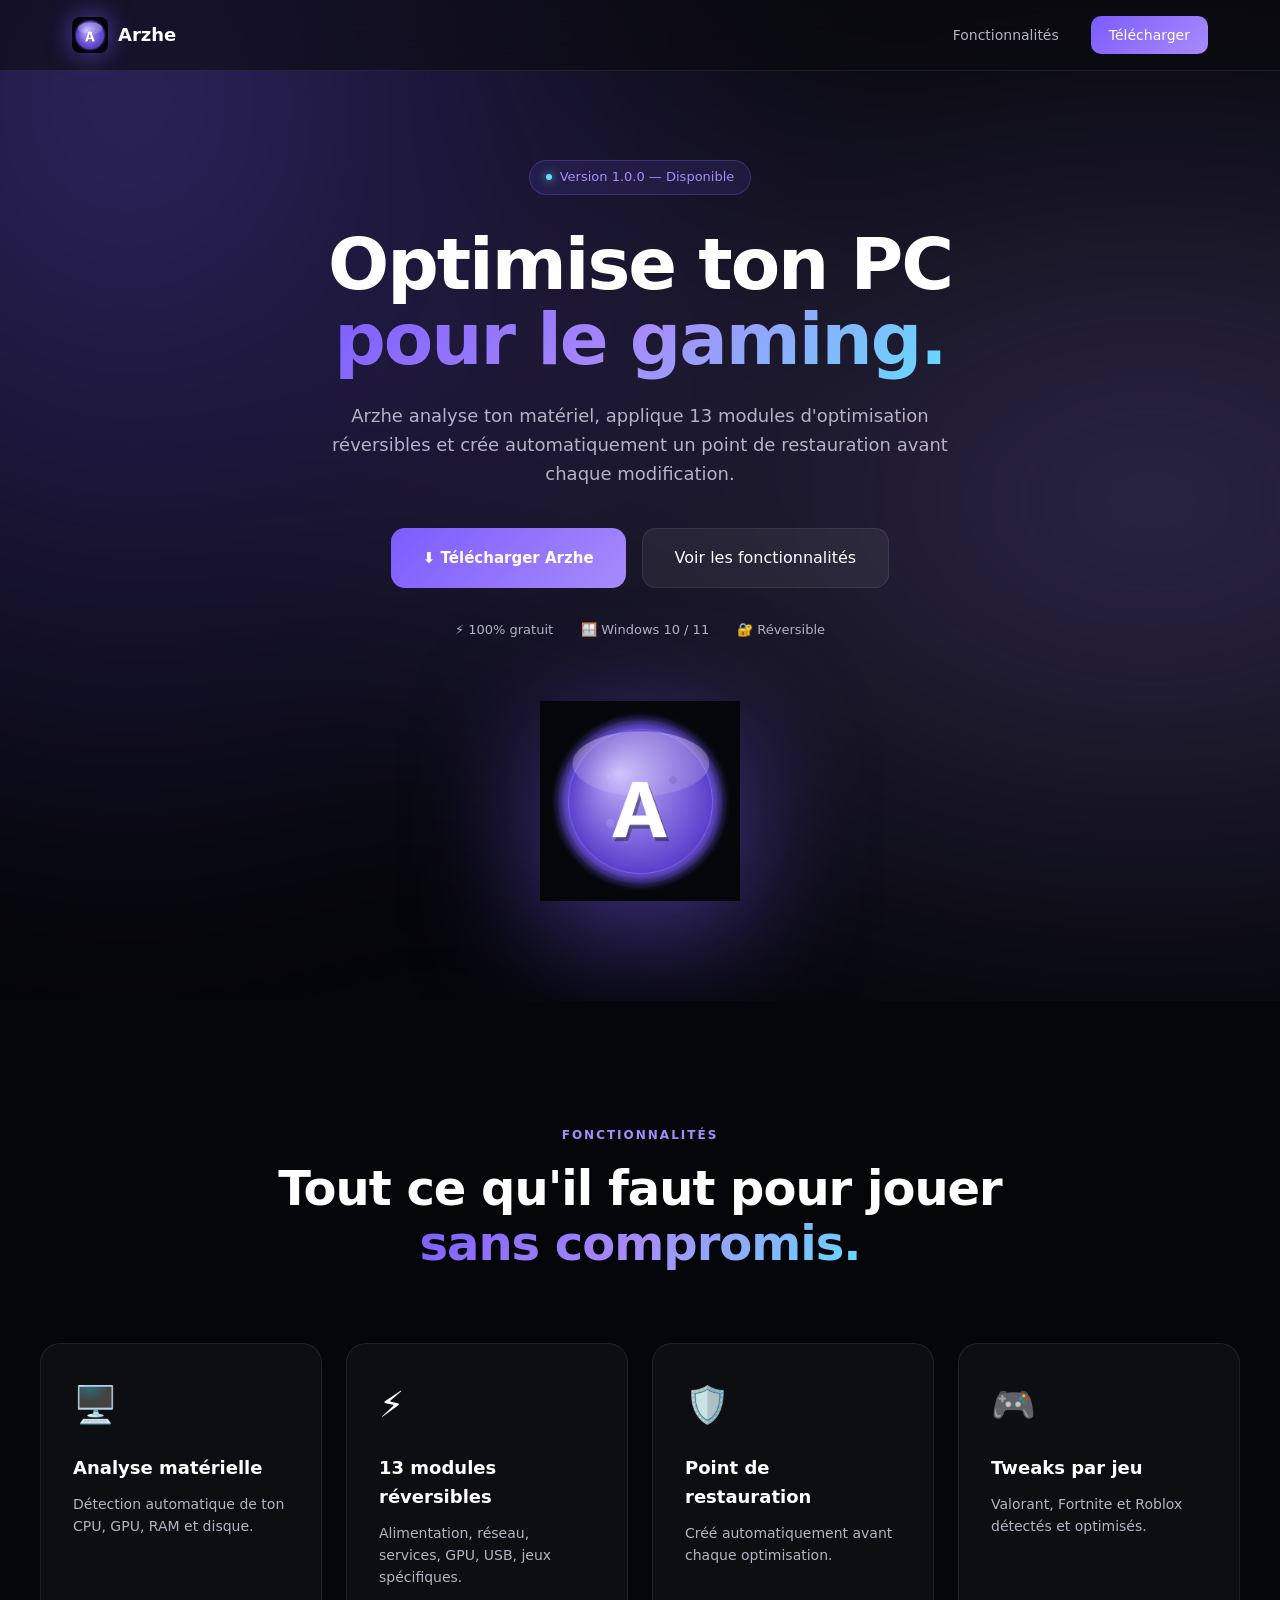
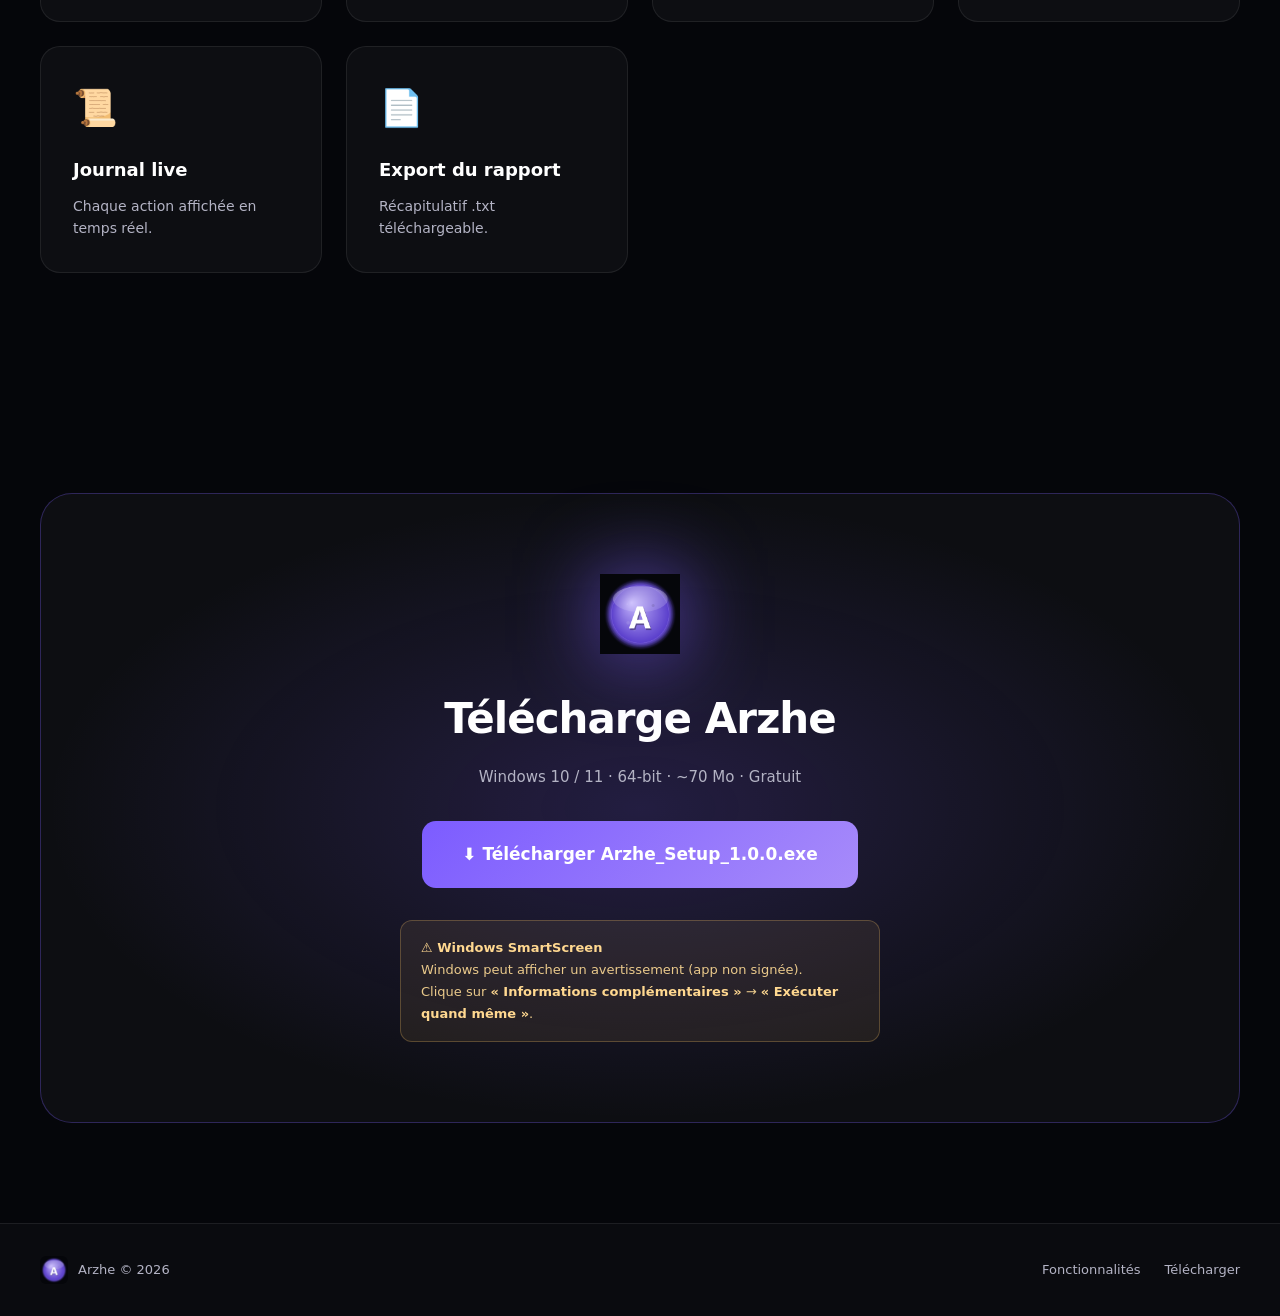
==== website/index.html @ 8cd94302 "Ajout des fichiers du site vitrine" ====
<!DOCTYPE html>
<html lang="fr">
<head>
<meta charset="UTF-8">
<meta name="viewport" content="width=device-width, initial-scale=1.0">
<title>Arzhe — Optimiseur Gaming Premium</title>
<link rel="icon" type="image/png" href="assets/logo.png">
<link rel="stylesheet" href="style.css">
</head>
<body>

<nav class="nav">
  <div class="nav-inner">
    <a href="#" class="nav-logo">
      <img src="assets/logo.png" alt="Arzhe" width="36" height="36">
      <span>Arzhe</span>
    </a>
    <div class="nav-links">
      <a href="#features">Fonctionnalités</a>
      <a href="#download" class="btn-nav">Télécharger</a>
    </div>
  </div>
</nav>

<header class="hero">
  <div class="hero-aurora"></div>
  <div class="hero-inner">
    <div class="hero-badge">
      <span class="badge-dot"></span>
      Version 1.0.0 — Disponible
    </div>
    <h1 class="hero-title">
      Optimise ton PC<br>
      <span class="hero-gradient">pour le gaming.</span>
    </h1>
    <p class="hero-subtitle">
      Arzhe analyse ton matériel, applique 13 modules d'optimisation réversibles
      et crée automatiquement un point de restauration avant chaque modification.
    </p>
    <div class="hero-cta">
      <a href="#download" class="btn-primary">⬇ Télécharger Arzhe</a>
      <a href="#features" class="btn-secondary">Voir les fonctionnalités</a>
    </div>
    <div class="hero-meta">
      <span>⚡ 100% gratuit</span>
      <span>🪟 Windows 10 / 11</span>
      <span>🔐 Réversible</span>
    </div>
    <div class="hero-logo">
      <img src="assets/logo.png" alt="Logo Arzhe" width="200" height="200">
    </div>
  </div>
</header>

<section id="features" class="section">
  <div class="container">
    <div class="section-header">
      <span class="section-tag">Fonctionnalités</span>
      <h2>Tout ce qu'il faut pour jouer<br><span class="hero-gradient">sans compromis.</span></h2>
    </div>
    <div class="features-grid">
      <div class="feature-card"><div class="feature-icon">🖥️</div><h3>Analyse matérielle</h3><p>Détection automatique de ton CPU, GPU, RAM et disque.</p></div>
      <div class="feature-card"><div class="feature-icon">⚡</div><h3>13 modules réversibles</h3><p>Alimentation, réseau, services, GPU, USB, jeux spécifiques.</p></div>
      <div class="feature-card"><div class="feature-icon">🛡️</div><h3>Point de restauration</h3><p>Créé automatiquement avant chaque optimisation.</p></div>
      <div class="feature-card"><div class="feature-icon">🎮</div><h3>Tweaks par jeu</h3><p>Valorant, Fortnite et Roblox détectés et optimisés.</p></div>
      <div class="feature-card"><div class="feature-icon">📜</div><h3>Journal live</h3><p>Chaque action affichée en temps réel.</p></div>
      <div class="feature-card"><div class="feature-icon">📄</div><h3>Export du rapport</h3><p>Récapitulatif .txt téléchargeable.</p></div>
    </div>
  </div>
</section>

<section id="download" class="section section-download">
  <div class="container">
    <div class="download-card">
      <img src="assets/logo.png" alt="Arzhe" width="80" height="80" class="download-logo">
      <h2>Télécharge Arzhe</h2>
      <p>Windows 10 / 11 · 64-bit · ~70 Mo · Gratuit</p>
      <a href="download/Arzhe_Setup_1.0.0.exe" class="btn-primary btn-large" download>
        ⬇ Télécharger Arzhe_Setup_1.0.0.exe
      </a>
      <div class="download-note">
        <strong>⚠️ Windows SmartScreen</strong><br>
        Windows peut afficher un avertissement (app non signée).<br>
        Clique sur <strong>« Informations complémentaires »</strong> → <strong>« Exécuter quand même »</strong>.
      </div>
    </div>
  </div>
</section>

<footer class="footer">
  <div class="container footer-inner">
    <div class="footer-left">
      <img src="assets/logo.png" alt="Arzhe" width="28" height="28">
      <span>Arzhe © 2026</span>
    </div>
    <div class="footer-right">
      <a href="#features">Fonctionnalités</a>
      <a href="#download">Télécharger</a>
    </div>
  </div>
</footer>

</body>
</html>
---- website/style.css ----
* { margin: 0; padding: 0; box-sizing: border-box; }
:root {
  --bg: #05060A;
  --text: #FFFFFF;
  --text-dim: #B3B3C4;
  --accent-1: #7C5CFF;
  --accent-2: #A78BFA;
  --cyan: #64DCFF;
  --border: rgba(255,255,255,0.08);
  --card: rgba(255,255,255,0.035);
}
html { scroll-behavior: smooth; }
body {
  font-family: 'Segoe UI Variable', 'Segoe UI', system-ui, sans-serif;
  background: var(--bg);
  color: var(--text);
  line-height: 1.6;
  overflow-x: hidden;
}
.nav { position: fixed; top: 0; left: 0; right: 0; z-index: 100;
  backdrop-filter: blur(20px); background: rgba(10,11,15,0.6);
  border-bottom: 1px solid var(--border); }
.nav-inner { max-width: 1200px; margin: 0 auto; padding: 16px 32px;
  display: flex; justify-content: space-between; align-items: center; }
.nav-logo { display: flex; align-items: center; gap: 10px;
  text-decoration: none; color: white; font-weight: 700; font-size: 18px; }
.nav-logo img { border-radius: 8px; filter: drop-shadow(0 0 12px rgba(124,92,255,0.6)); }
.nav-links { display: flex; gap: 32px; align-items: center; }
.nav-links a { color: var(--text-dim); text-decoration: none; font-size: 14px; font-weight: 500; }
.nav-links a:hover { color: white; }
.btn-nav { background: linear-gradient(135deg, var(--accent-1), var(--accent-2));
  color: white !important; padding: 8px 18px; border-radius: 10px; font-weight: 600; }
.hero { position: relative; padding: 160px 32px 100px;
  min-height: 100vh; display: flex; align-items: center; overflow: hidden; }
.hero-aurora { position: absolute; inset: -50%;
  background: radial-gradient(ellipse 40% 60% at 30% 30%, rgba(124,92,255,0.35), transparent 70%),
              radial-gradient(ellipse 50% 40% at 70% 50%, rgba(167,139,250,0.25), transparent 70%);
  filter: blur(80px); animation: aurora 20s ease-in-out infinite alternate; }
@keyframes aurora { 0% { transform: translate(0,0) scale(1); } 100% { transform: translate(3%,-2%) scale(1.15); } }
.hero-inner { position: relative; z-index: 1; max-width: 1200px; margin: 0 auto; text-align: center; }
.hero-badge { display: inline-flex; align-items: center; gap: 8px;
  padding: 6px 16px; background: rgba(124,92,255,0.12);
  border: 1px solid rgba(124,92,255,0.3); border-radius: 100px;
  font-size: 13px; color: var(--accent-2); margin-bottom: 32px; }
.badge-dot { width: 6px; height: 6px; background: var(--cyan); border-radius: 50%;
  box-shadow: 0 0 10px var(--cyan); animation: pulse-dot 2s ease-in-out infinite; }
@keyframes pulse-dot { 50% { opacity: 0.6; transform: scale(1.3); } }
.hero-title { font-size: clamp(40px, 6vw, 72px); font-weight: 800;
  line-height: 1.05; letter-spacing: -2px; margin-bottom: 24px; }
.hero-gradient { background: linear-gradient(135deg, var(--accent-1), var(--accent-2), var(--cyan));
  -webkit-background-clip: text; -webkit-text-fill-color: transparent; background-clip: text; }
.hero-subtitle { font-size: 18px; color: var(--text-dim); max-width: 640px; margin: 0 auto 40px; }
.hero-cta { display: flex; gap: 16px; justify-content: center; flex-wrap: wrap; margin-bottom: 32px; }
.btn-primary { display: inline-flex; align-items: center; gap: 10px;
  padding: 16px 32px; background: linear-gradient(135deg, var(--accent-1), var(--accent-2));
  color: white; text-decoration: none; border-radius: 14px; font-weight: 600; font-size: 15px;
  transition: transform 0.25s, box-shadow 0.25s; }
.btn-primary:hover { transform: translateY(-2px); box-shadow: 0 20px 40px rgba(124,92,255,0.45); }
.btn-secondary { display: inline-flex; align-items: center; gap: 10px;
  padding: 16px 32px; background: rgba(255,255,255,0.06); color: white;
  text-decoration: none; border-radius: 14px; font-weight: 500;
  border: 1px solid var(--border); }
.btn-secondary:hover { background: rgba(255,255,255,0.1); }
.btn-large { padding: 20px 40px; font-size: 17px; }
.hero-meta { display: flex; gap: 28px; justify-content: center; flex-wrap: wrap;
  font-size: 13px; color: var(--text-dim); margin-bottom: 60px; }
.hero-logo { display: flex; justify-content: center; animation: float 6s ease-in-out infinite; }
.hero-logo img { filter: drop-shadow(0 30px 60px rgba(124,92,255,0.5)); }
@keyframes float { 50% { transform: translateY(-14px); } }
.section { padding: 120px 32px; }
.container { max-width: 1200px; margin: 0 auto; }
.section-header { text-align: center; margin-bottom: 72px; }
.section-tag { display: inline-block; font-size: 12px; font-weight: 700;
  letter-spacing: 2px; text-transform: uppercase; color: var(--accent-2); margin-bottom: 16px; }
.section-header h2 { font-size: clamp(32px, 4vw, 48px); font-weight: 800;
  line-height: 1.15; letter-spacing: -1px; margin-bottom: 16px; }
.features-grid { display: grid; grid-template-columns: repeat(auto-fit, minmax(280px, 1fr)); gap: 24px; }
.feature-card { padding: 32px; background: var(--card); border: 1px solid var(--border);
  border-radius: 20px; transition: transform 0.3s, border-color 0.3s, box-shadow 0.3s; }
.feature-card:hover { transform: translateY(-4px);
  border-color: rgba(124,92,255,0.4); box-shadow: 0 20px 40px rgba(124,92,255,0.15); }
.feature-icon { font-size: 36px; margin-bottom: 20px; display: block; }
.feature-card h3 { font-size: 18px; font-weight: 700; margin-bottom: 10px; }
.feature-card p { color: var(--text-dim); font-size: 14px; }
.section-download { padding: 100px 32px; }
.download-card { text-align: center; padding: 80px 40px;
  background: radial-gradient(ellipse at center, rgba(124,92,255,0.2), transparent 70%), var(--card);
  border: 1px solid rgba(124,92,255,0.3); border-radius: 32px; }
.download-logo { margin-bottom: 24px; filter: drop-shadow(0 0 40px rgba(124,92,255,0.7));
  animation: float 6s ease-in-out infinite; }
.download-card h2 { font-size: clamp(28px, 4vw, 42px); font-weight: 800;
  margin-bottom: 12px; letter-spacing: -1px; }
.download-card > p { color: var(--text-dim); margin-bottom: 32px; font-size: 15px; }
.download-note { max-width: 480px; margin: 32px auto 0; padding: 16px 20px;
  background: rgba(255,200,100,0.08); border: 1px solid rgba(255,200,100,0.25);
  border-radius: 12px; font-size: 13px; color: rgba(255,220,150,0.9);
  text-align: left; line-height: 1.7; }
.download-note strong { color: #FFD890; }
.footer { border-top: 1px solid var(--border); padding: 32px; background: #0A0B0F; }
.footer-inner { display: flex; justify-content: space-between; align-items: center;
  flex-wrap: wrap; gap: 16px; }
.footer-left { display: flex; align-items: center; gap: 10px;
  color: var(--text-dim); font-size: 13px; }
.footer-left img { border-radius: 6px; }
.footer-right { display: flex; gap: 24px; }
.footer-right a { color: var(--text-dim); text-decoration: none; font-size: 13px; }
.footer-right a:hover { color: white; }
@media (max-width: 768px) {
  .nav-links { display: none; }
  .hero { padding: 120px 20px 60px; }
  .hero-title { font-size: 40px; }
  .hero-cta { flex-direction: column; align-items: stretch; }
  .section { padding: 80px 20px; }
}
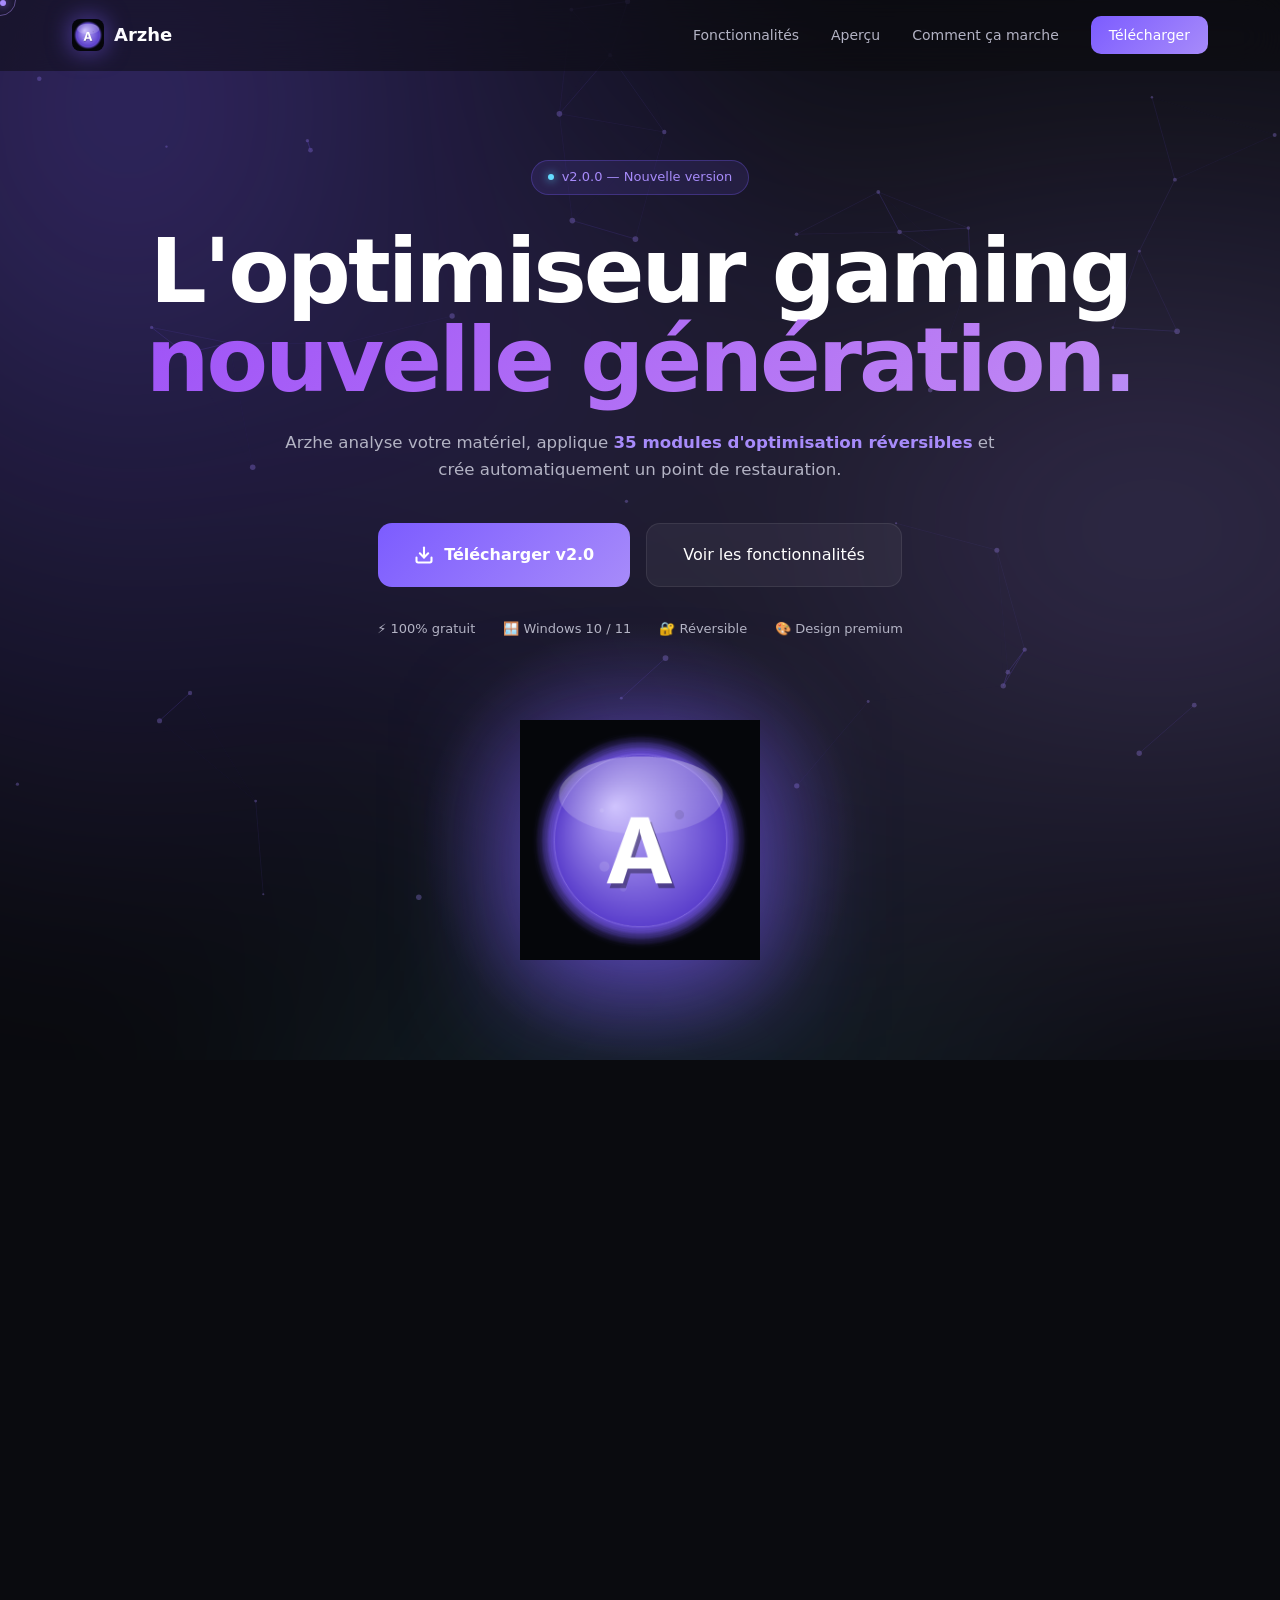
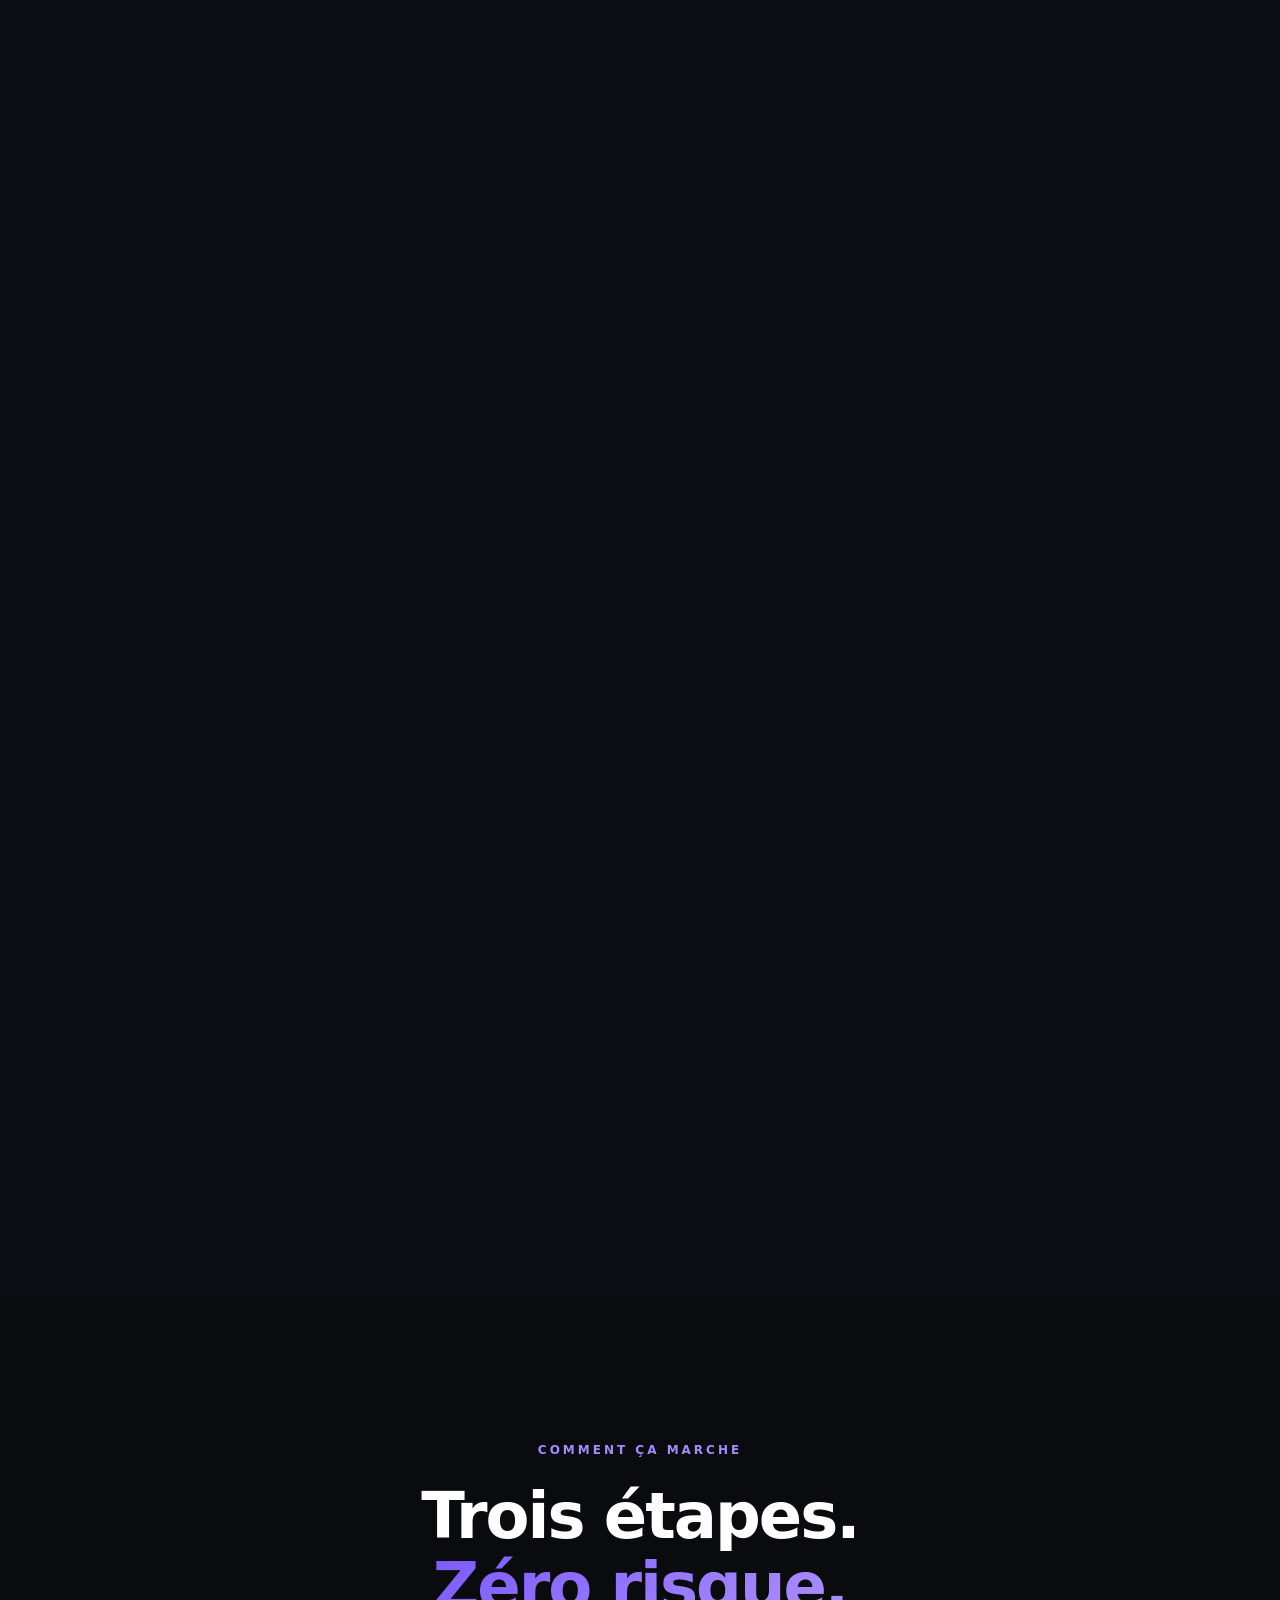
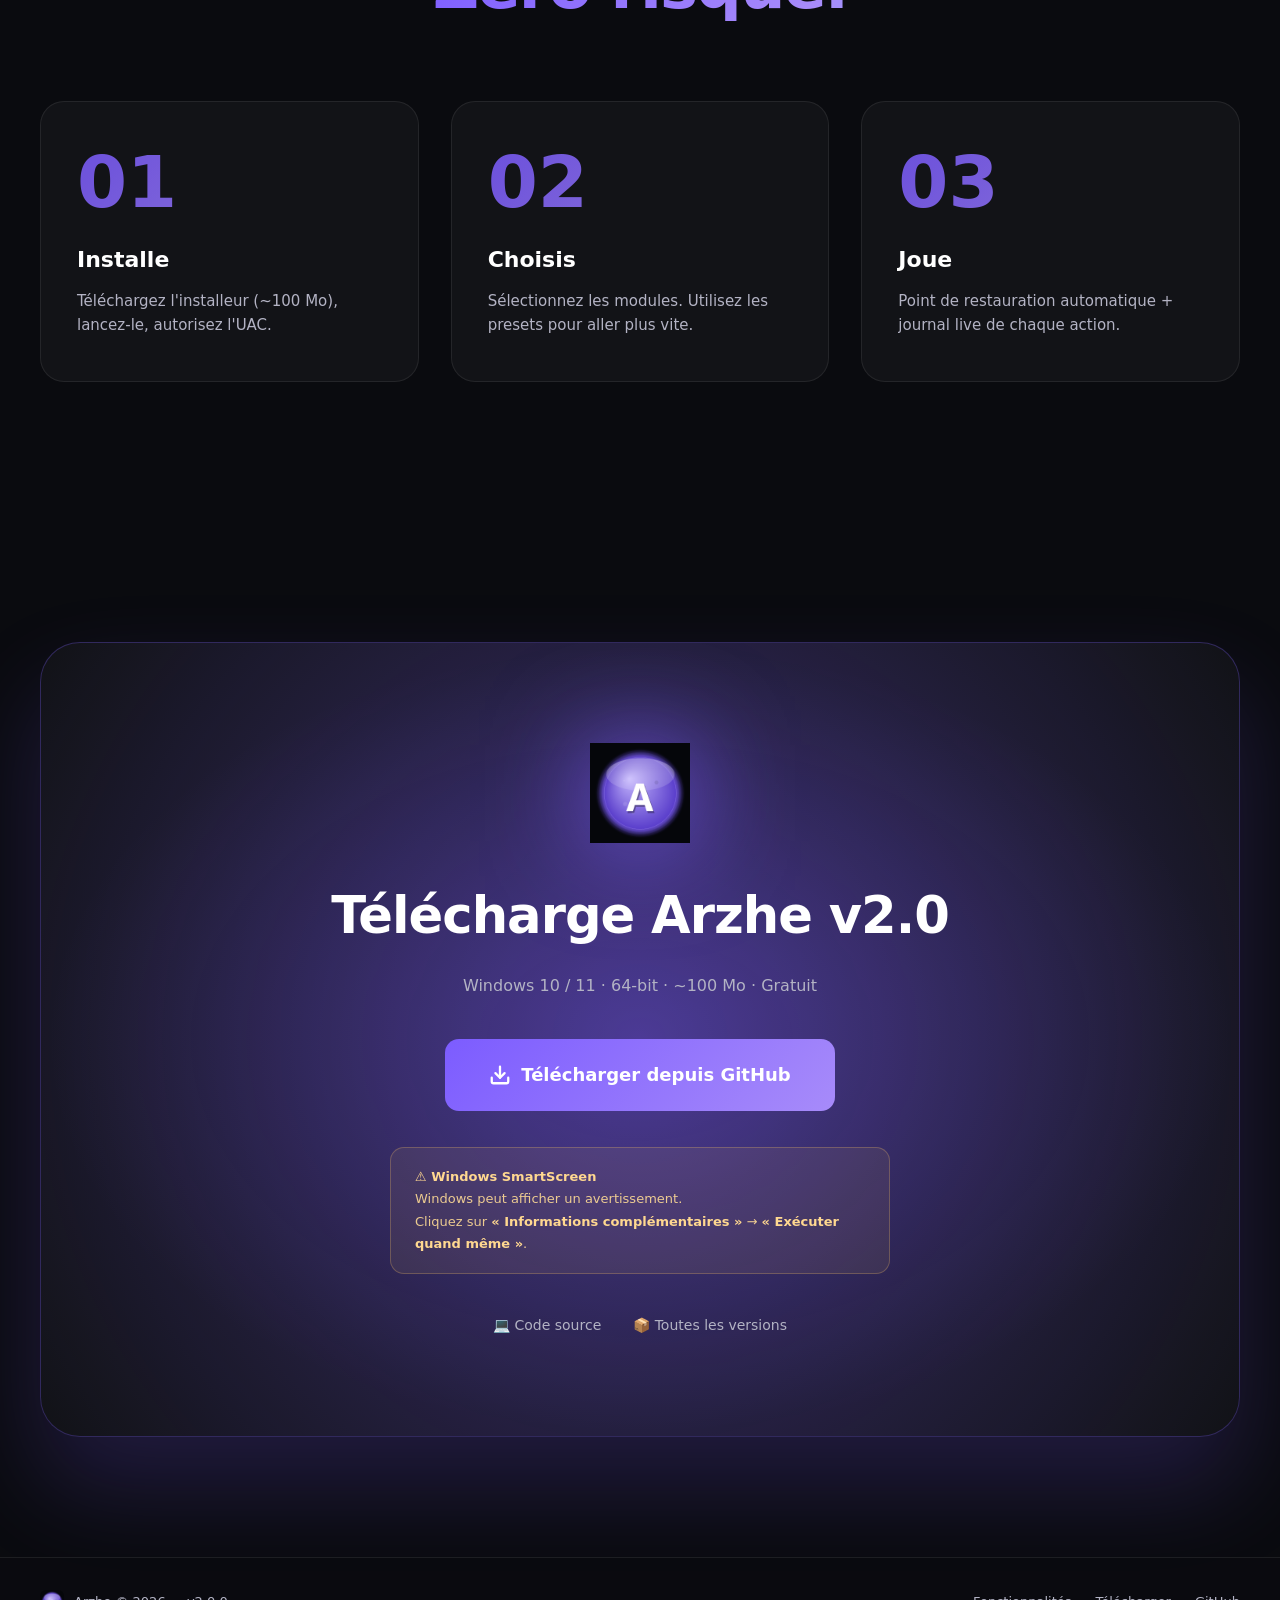
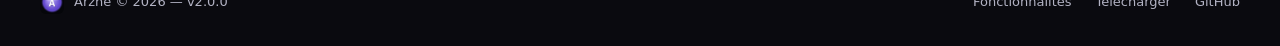
==== commit d04a581d: "v2.0.1 - Nouveau logo 'A' style Apple (sombre + clair) + mise a jour du site" ====
--- a/website/index.html
+++ b/website/index.html
@@ -1,104 +1,302 @@
-<!DOCTYPE html>
+﻿<!DOCTYPE html>
 <html lang="fr">
 <head>
 <meta charset="UTF-8">
 <meta name="viewport" content="width=device-width, initial-scale=1.0">
 <title>Arzhe — Optimiseur Gaming Premium</title>
+<meta name="description" content="Arzhe v2.0 — L'optimiseur gaming premium. 35 modules adaptatifs, design spectaculaire, zéro compromis.">
 <link rel="icon" type="image/png" href="assets/logo.png">
 <link rel="stylesheet" href="style.css">
 </head>
 <body>
 
-<nav class="nav">
+<!-- Curseur custom -->
+<div class="cursor" id="cursor"></div>
+<div class="cursor-dot" id="cursorDot"></div>
+
+<!-- Scroll progress -->
+<div class="scroll-progress" id="scrollProgress"></div>
+
+<!-- Canvas particules de fond -->
+<canvas class="bg-canvas" id="bgCanvas"></canvas>
+
+<!-- NAV -->
+<nav class="nav" id="nav">
   <div class="nav-inner">
     <a href="#" class="nav-logo">
-      <img src="assets/logo.png" alt="Arzhe" width="36" height="36">
+      <img src="assets/logo.png" alt="Arzhe" width="32" height="32">
       <span>Arzhe</span>
     </a>
     <div class="nav-links">
       <a href="#features">Fonctionnalités</a>
+      <a href="#showcase">Aperçu</a>
+      <a href="#how">Comment ça marche</a>
       <a href="#download" class="btn-nav">Télécharger</a>
     </div>
   </div>
 </nav>
 
-<header class="hero">
+<!-- HERO -->
+<header class="hero" id="hero">
   <div class="hero-aurora"></div>
-  <div class="hero-inner">
-    <div class="hero-badge">
+
+  <div class="hero-inner" data-parallax="0.3">
+    <div class="hero-badge reveal">
       <span class="badge-dot"></span>
-      Version 1.0.0 — Disponible
-    </div>
-    <h1 class="hero-title">
-      Optimise ton PC<br>
-      <span class="hero-gradient">pour le gaming.</span>
+      v2.0.0 — Nouvelle version
+    </div>
+
+    <h1 class="hero-title reveal">
+      L'optimiseur gaming<br>
+      <span class="hero-gradient" id="heroGradient">nouvelle génération.</span>
     </h1>
-    <p class="hero-subtitle">
-      Arzhe analyse ton matériel, applique 13 modules d'optimisation réversibles
-      et crée automatiquement un point de restauration avant chaque modification.
+
+    <p class="hero-subtitle reveal">
+      Arzhe analyse votre matériel, applique <strong>35 modules d'optimisation réversibles</strong>
+      et crée automatiquement un point de restauration.
     </p>
-    <div class="hero-cta">
-      <a href="#download" class="btn-primary">⬇ Télécharger Arzhe</a>
-      <a href="#features" class="btn-secondary">Voir les fonctionnalités</a>
-    </div>
-    <div class="hero-meta">
+
+    <div class="hero-cta reveal">
+      <a href="https://github.com/Arzhe-dev/Arzhe/releases/latest" class="btn-primary magnetic" target="_blank">
+        <svg width="20" height="20" viewBox="0 0 24 24" fill="none" stroke="currentColor" stroke-width="2.5" stroke-linecap="round" stroke-linejoin="round">
+          <path d="M21 15v4a2 2 0 0 1-2 2H5a2 2 0 0 1-2-2v-4"/>
+          <polyline points="7 10 12 15 17 10"/>
+          <line x1="12" y1="15" x2="12" y2="3"/>
+        </svg>
+        Télécharger v2.0
+      </a>
+      <a href="#features" class="btn-secondary magnetic">Voir les fonctionnalités</a>
+    </div>
+
+    <div class="hero-meta reveal">
       <span>⚡ 100% gratuit</span>
       <span>🪟 Windows 10 / 11</span>
       <span>🔐 Réversible</span>
-    </div>
-    <div class="hero-logo">
-      <img src="assets/logo.png" alt="Logo Arzhe" width="200" height="200">
-    </div>
+      <span>🎨 Design premium</span>
+    </div>
+  </div>
+
+  <div class="hero-logo" data-parallax="0.15">
+    <img src="assets/logo.png" alt="Logo Arzhe" width="240" height="240">
+    <div class="hero-logo-glow"></div>
   </div>
 </header>
 
+<!-- FEATURES -->
 <section id="features" class="section">
   <div class="container">
-    <div class="section-header">
+    <div class="section-header reveal">
       <span class="section-tag">Fonctionnalités</span>
-      <h2>Tout ce qu'il faut pour jouer<br><span class="hero-gradient">sans compromis.</span></h2>
-    </div>
+      <h2>Tout ce qu'il faut pour<br><span class="hero-gradient">jouer sans compromis.</span></h2>
+      <p>Arzhe combine performance, sécurité et un design premium.</p>
+    </div>
+
     <div class="features-grid">
-      <div class="feature-card"><div class="feature-icon">🖥️</div><h3>Analyse matérielle</h3><p>Détection automatique de ton CPU, GPU, RAM et disque.</p></div>
-      <div class="feature-card"><div class="feature-icon">⚡</div><h3>13 modules réversibles</h3><p>Alimentation, réseau, services, GPU, USB, jeux spécifiques.</p></div>
-      <div class="feature-card"><div class="feature-icon">🛡️</div><h3>Point de restauration</h3><p>Créé automatiquement avant chaque optimisation.</p></div>
-      <div class="feature-card"><div class="feature-icon">🎮</div><h3>Tweaks par jeu</h3><p>Valorant, Fortnite et Roblox détectés et optimisés.</p></div>
-      <div class="feature-card"><div class="feature-icon">📜</div><h3>Journal live</h3><p>Chaque action affichée en temps réel.</p></div>
-      <div class="feature-card"><div class="feature-icon">📄</div><h3>Export du rapport</h3><p>Récapitulatif .txt téléchargeable.</p></div>
+
+      <div class="feature-card reveal" data-tilt>
+        <div class="feature-icon">🎬</div>
+        <h3>Splash screen animé</h3>
+        <p>Logo Lune avec animations fluides au démarrage.</p>
+      </div>
+
+      <div class="feature-card reveal" data-tilt>
+        <div class="feature-icon">🌌</div>
+        <h3>Interface premium</h3>
+        <p>Aurores boréales, glassmorphism et particules animées.</p>
+      </div>
+
+      <div class="feature-card reveal" data-tilt>
+        <div class="feature-icon">🖥️</div>
+        <h3>Scan matériel visuel</h3>
+        <p>Détection CPU, GPU, RAM avec cartes élégantes.</p>
+      </div>
+
+      <div class="feature-card reveal" data-tilt>
+        <div class="feature-icon">🎛️</div>
+        <h3>35 modules intelligents</h3>
+        <p>Filtrés selon votre matériel. Presets intelligents.</p>
+      </div>
+
+      <div class="feature-card reveal" data-tilt>
+        <div class="feature-icon">🛡️</div>
+        <h3>Point de restauration</h3>
+        <p>Créé automatiquement avant chaque modification.</p>
+      </div>
+
+      <div class="feature-card reveal" data-tilt>
+        <div class="feature-icon">⚡</div>
+        <h3>Performance GPU</h3>
+        <p>WindowChrome, 60 FPS, -150 Mo de RAM.</p>
+      </div>
+
+      <div class="feature-card reveal" data-tilt>
+        <div class="feature-icon">📜</div>
+        <h3>Journal live coloré</h3>
+        <p>Suivi en temps réel de chaque optimisation.</p>
+      </div>
+
+      <div class="feature-card reveal" data-tilt>
+        <div class="feature-icon">🎉</div>
+        <h3>Confetti animés</h3>
+        <p>Célébrez votre PC optimisé avec style.</p>
+      </div>
+
+      <div class="feature-card reveal" data-tilt>
+        <div class="feature-icon">🌊</div>
+        <h3>Effet Ripple</h3>
+        <p>Boutons Material Design au clic.</p>
+      </div>
+
     </div>
   </div>
 </section>
 
+<!-- SHOWCASE (scroll animé) -->
+<section id="showcase" class="section section-alt">
+  <div class="container">
+    <div class="section-header reveal">
+      <span class="section-tag">Aperçu</span>
+      <h2>Une interface <span class="hero-gradient">premium.</span></h2>
+      <p>Découvrez le nouveau design d'Arzhe v2.0.</p>
+    </div>
+
+    <div class="showcase-list">
+
+      <div class="showcase-item reveal">
+        <div class="showcase-text">
+          <span class="showcase-number">01</span>
+          <h3>Splash screen animé</h3>
+          <p>Logo Lune avec halo lumineux et barre de chargement fluide au démarrage.</p>
+        </div>
+        <div class="showcase-mockup">
+          <div class="mockup-screen">
+            <img src="assets/logo.png" alt="Logo" width="60" height="60">
+            <div class="mockup-title">Arzhe</div>
+            <div class="mockup-bar-small"></div>
+          </div>
+        </div>
+      </div>
+
+      <div class="showcase-item reveal reverse">
+        <div class="showcase-text">
+          <span class="showcase-number">02</span>
+          <h3>Scan matériel intelligent</h3>
+          <p>Détection CPU, GPU, RAM, disque avec cartes animées et score de santé.</p>
+        </div>
+        <div class="showcase-mockup">
+          <div class="mockup-screen">
+            <div class="mockup-row">
+              <div class="mockup-chip">CPU</div>
+              <div class="mockup-chip">GPU</div>
+              <div class="mockup-chip">RAM</div>
+            </div>
+            <div class="mockup-progress-bar">
+              <div class="mockup-progress-fill"></div>
+            </div>
+          </div>
+        </div>
+      </div>
+
+      <div class="showcase-item reveal">
+        <div class="showcase-text">
+          <span class="showcase-number">03</span>
+          <h3>Sélection intelligente</h3>
+          <p>35 modules filtrés selon votre matériel avec badges de risque et presets.</p>
+        </div>
+        <div class="showcase-mockup">
+          <div class="mockup-screen">
+            <div class="mockup-toggle-row">
+              <div class="mockup-toggle on"></div>
+              <div class="mockup-toggle on"></div>
+              <div class="mockup-toggle off"></div>
+            </div>
+          </div>
+        </div>
+      </div>
+
+    </div>
+  </div>
+</section>
+
+<!-- HOW -->
+<section id="how" class="section">
+  <div class="container">
+    <div class="section-header reveal">
+      <span class="section-tag">Comment ça marche</span>
+      <h2>Trois étapes.<br><span class="hero-gradient">Zéro risque.</span></h2>
+    </div>
+
+    <div class="steps-grid">
+
+      <div class="step-card reveal">
+        <div class="step-number">01</div>
+        <h3>Installe</h3>
+        <p>Téléchargez l'installeur (~100 Mo), lancez-le, autorisez l'UAC.</p>
+      </div>
+
+      <div class="step-card reveal">
+        <div class="step-number">02</div>
+        <h3>Choisis</h3>
+        <p>Sélectionnez les modules. Utilisez les presets pour aller plus vite.</p>
+      </div>
+
+      <div class="step-card reveal">
+        <div class="step-number">03</div>
+        <h3>Joue</h3>
+        <p>Point de restauration automatique + journal live de chaque action.</p>
+      </div>
+
+    </div>
+  </div>
+</section>
+
+<!-- DOWNLOAD -->
 <section id="download" class="section section-download">
   <div class="container">
-    <div class="download-card">
-      <img src="assets/logo.png" alt="Arzhe" width="80" height="80" class="download-logo">
-      <h2>Télécharge Arzhe</h2>
-      <p>Windows 10 / 11 · 64-bit · ~70 Mo · Gratuit</p>
-      <a href="download/Arzhe_Setup_1.0.0.exe" class="btn-primary btn-large" download>
-        ⬇ Télécharger Arzhe_Setup_1.0.0.exe
+    <div class="download-card reveal">
+      <div class="download-glow"></div>
+      <img src="assets/logo.png" alt="Arzhe" width="100" height="100" class="download-logo">
+      <h2>Télécharge Arzhe v2.0</h2>
+      <p>Windows 10 / 11 · 64-bit · ~100 Mo · Gratuit</p>
+
+      <a href="https://github.com/Arzhe-dev/Arzhe/releases/latest" class="btn-primary btn-large magnetic" target="_blank">
+        <svg width="22" height="22" viewBox="0 0 24 24" fill="none" stroke="currentColor" stroke-width="2.5" stroke-linecap="round" stroke-linejoin="round">
+          <path d="M21 15v4a2 2 0 0 1-2 2H5a2 2 0 0 1-2-2v-4"/>
+          <polyline points="7 10 12 15 17 10"/>
+          <line x1="12" y1="15" x2="12" y2="3"/>
+        </svg>
+        Télécharger depuis GitHub
       </a>
+
       <div class="download-note">
         <strong>⚠️ Windows SmartScreen</strong><br>
-        Windows peut afficher un avertissement (app non signée).<br>
-        Clique sur <strong>« Informations complémentaires »</strong> → <strong>« Exécuter quand même »</strong>.
+        Windows peut afficher un avertissement.<br>
+        Cliquez sur <strong>« Informations complémentaires »</strong> → <strong>« Exécuter quand même »</strong>.
+      </div>
+
+      <div class="download-alt">
+        <a href="https://github.com/Arzhe-dev/Arzhe" target="_blank">💻 Code source</a>
+        <a href="https://github.com/Arzhe-dev/Arzhe/releases" target="_blank">📦 Toutes les versions</a>
       </div>
     </div>
   </div>
 </section>
 
+<!-- FOOTER -->
 <footer class="footer">
   <div class="container footer-inner">
     <div class="footer-left">
-      <img src="assets/logo.png" alt="Arzhe" width="28" height="28">
-      <span>Arzhe © 2026</span>
+      <img src="assets/logo.png" alt="Arzhe" width="24" height="24">
+      <span>Arzhe © 2026 — v2.0.0</span>
     </div>
     <div class="footer-right">
       <a href="#features">Fonctionnalités</a>
       <a href="#download">Télécharger</a>
+      <a href="https://github.com/Arzhe-dev/Arzhe" target="_blank">GitHub</a>
     </div>
   </div>
 </footer>
 
+<script src="script.js"></script>
 </body>
 </html>
--- a/website/style.css
+++ b/website/style.css
@@ -1,6 +1,8 @@
-* { margin: 0; padding: 0; box-sizing: border-box; }
+﻿* { margin: 0; padding: 0; box-sizing: border-box; }
+
 :root {
-  --bg: #05060A;
+  --bg: #0A0B0F;
+  --bg-2: #0F1117;
   --text: #FFFFFF;
   --text-dim: #B3B3C4;
   --accent-1: #7C5CFF;
@@ -9,106 +11,713 @@
   --border: rgba(255,255,255,0.08);
   --card: rgba(255,255,255,0.035);
 }
+
 html { scroll-behavior: smooth; }
 body {
-  font-family: 'Segoe UI Variable', 'Segoe UI', system-ui, sans-serif;
+  font-family: 'Segoe UI Variable', 'Segoe UI', system-ui, -apple-system, sans-serif;
   background: var(--bg);
   color: var(--text);
   line-height: 1.6;
   overflow-x: hidden;
-}
-.nav { position: fixed; top: 0; left: 0; right: 0; z-index: 100;
-  backdrop-filter: blur(20px); background: rgba(10,11,15,0.6);
-  border-bottom: 1px solid var(--border); }
-.nav-inner { max-width: 1200px; margin: 0 auto; padding: 16px 32px;
-  display: flex; justify-content: space-between; align-items: center; }
-.nav-logo { display: flex; align-items: center; gap: 10px;
-  text-decoration: none; color: white; font-weight: 700; font-size: 18px; }
-.nav-logo img { border-radius: 8px; filter: drop-shadow(0 0 12px rgba(124,92,255,0.6)); }
-.nav-links { display: flex; gap: 32px; align-items: center; }
-.nav-links a { color: var(--text-dim); text-decoration: none; font-size: 14px; font-weight: 500; }
-.nav-links a:hover { color: white; }
-.btn-nav { background: linear-gradient(135deg, var(--accent-1), var(--accent-2));
-  color: white !important; padding: 8px 18px; border-radius: 10px; font-weight: 600; }
-.hero { position: relative; padding: 160px 32px 100px;
-  min-height: 100vh; display: flex; align-items: center; overflow: hidden; }
-.hero-aurora { position: absolute; inset: -50%;
-  background: radial-gradient(ellipse 40% 60% at 30% 30%, rgba(124,92,255,0.35), transparent 70%),
-              radial-gradient(ellipse 50% 40% at 70% 50%, rgba(167,139,250,0.25), transparent 70%);
-  filter: blur(80px); animation: aurora 20s ease-in-out infinite alternate; }
-@keyframes aurora { 0% { transform: translate(0,0) scale(1); } 100% { transform: translate(3%,-2%) scale(1.15); } }
-.hero-inner { position: relative; z-index: 1; max-width: 1200px; margin: 0 auto; text-align: center; }
-.hero-badge { display: inline-flex; align-items: center; gap: 8px;
-  padding: 6px 16px; background: rgba(124,92,255,0.12);
-  border: 1px solid rgba(124,92,255,0.3); border-radius: 100px;
-  font-size: 13px; color: var(--accent-2); margin-bottom: 32px; }
-.badge-dot { width: 6px; height: 6px; background: var(--cyan); border-radius: 50%;
-  box-shadow: 0 0 10px var(--cyan); animation: pulse-dot 2s ease-in-out infinite; }
-@keyframes pulse-dot { 50% { opacity: 0.6; transform: scale(1.3); } }
-.hero-title { font-size: clamp(40px, 6vw, 72px); font-weight: 800;
-  line-height: 1.05; letter-spacing: -2px; margin-bottom: 24px; }
-.hero-gradient { background: linear-gradient(135deg, var(--accent-1), var(--accent-2), var(--cyan));
-  -webkit-background-clip: text; -webkit-text-fill-color: transparent; background-clip: text; }
-.hero-subtitle { font-size: 18px; color: var(--text-dim); max-width: 640px; margin: 0 auto 40px; }
-.hero-cta { display: flex; gap: 16px; justify-content: center; flex-wrap: wrap; margin-bottom: 32px; }
-.btn-primary { display: inline-flex; align-items: center; gap: 10px;
-  padding: 16px 32px; background: linear-gradient(135deg, var(--accent-1), var(--accent-2));
-  color: white; text-decoration: none; border-radius: 14px; font-weight: 600; font-size: 15px;
-  transition: transform 0.25s, box-shadow 0.25s; }
-.btn-primary:hover { transform: translateY(-2px); box-shadow: 0 20px 40px rgba(124,92,255,0.45); }
-.btn-secondary { display: inline-flex; align-items: center; gap: 10px;
-  padding: 16px 32px; background: rgba(255,255,255,0.06); color: white;
-  text-decoration: none; border-radius: 14px; font-weight: 500;
-  border: 1px solid var(--border); }
-.btn-secondary:hover { background: rgba(255,255,255,0.1); }
-.btn-large { padding: 20px 40px; font-size: 17px; }
-.hero-meta { display: flex; gap: 28px; justify-content: center; flex-wrap: wrap;
-  font-size: 13px; color: var(--text-dim); margin-bottom: 60px; }
-.hero-logo { display: flex; justify-content: center; animation: float 6s ease-in-out infinite; }
-.hero-logo img { filter: drop-shadow(0 30px 60px rgba(124,92,255,0.5)); }
-@keyframes float { 50% { transform: translateY(-14px); } }
-.section { padding: 120px 32px; }
+  cursor: none;
+  -webkit-font-smoothing: antialiased;
+}
+
+/* ========== CURSEUR CUSTOM ========== */
+.cursor {
+  position: fixed; top: 0; left: 0;
+  width: 32px; height: 32px;
+  border: 1.5px solid rgba(167, 139, 250, 0.6);
+  border-radius: 50%;
+  pointer-events: none;
+  z-index: 9999;
+  transition: transform 0.15s ease-out, width 0.3s, height 0.3s, background 0.3s;
+  mix-blend-mode: difference;
+}
+.cursor-dot {
+  position: fixed; top: 0; left: 0;
+  width: 6px; height: 6px;
+  background: var(--accent-2);
+  border-radius: 50%;
+  pointer-events: none;
+  z-index: 10000;
+  box-shadow: 0 0 10px var(--accent-2);
+}
+.cursor.hover {
+  width: 60px; height: 60px;
+  background: rgba(124, 92, 255, 0.15);
+  border-color: var(--accent-1);
+}
+@media (max-width: 768px) {
+  .cursor, .cursor-dot { display: none; }
+  body { cursor: auto; }
+}
+
+/* ========== SCROLL PROGRESS ========== */
+.scroll-progress {
+  position: fixed; top: 0; left: 0;
+  height: 3px; width: 0%;
+  background: linear-gradient(90deg, var(--accent-1), var(--accent-2), var(--cyan));
+  z-index: 10001;
+  transition: width 0.1s ease-out;
+  box-shadow: 0 0 20px rgba(124, 92, 255, 0.8);
+}
+
+/* ========== CANVAS PARTICULES ========== */
+.bg-canvas {
+  position: fixed; top: 0; left: 0;
+  width: 100%; height: 100%;
+  pointer-events: none;
+  z-index: 0;
+  opacity: 0.6;
+}
+
+/* ========== NAV ========== */
+.nav {
+  position: fixed; top: 0; left: 0; right: 0; z-index: 100;
+  backdrop-filter: blur(20px);
+  background: rgba(10, 11, 15, 0.5);
+  border-bottom: 1px solid transparent;
+  transition: all 0.3s ease;
+}
+.nav.scrolled {
+  background: rgba(10, 11, 15, 0.85);
+  border-bottom-color: var(--border);
+}
+.nav-inner {
+  max-width: 1200px; margin: 0 auto; padding: 16px 32px;
+  display: flex; justify-content: space-between; align-items: center;
+}
+.nav-logo {
+  display: flex; align-items: center; gap: 10px;
+  text-decoration: none; color: var(--text); font-weight: 700; font-size: 18px;
+}
+.nav-logo img { border-radius: 8px; filter: drop-shadow(0 0 12px rgba(124, 92, 255, 0.6)); }
+.nav-links { display: flex; align-items: center; gap: 32px; }
+.nav-links a {
+  color: var(--text-dim); text-decoration: none; font-size: 14px;
+  font-weight: 500; transition: color 0.2s;
+}
+.nav-links a:hover { color: var(--text); }
+.btn-nav {
+  background: linear-gradient(135deg, var(--accent-1), var(--accent-2));
+  color: white !important; padding: 8px 18px; border-radius: 10px; font-weight: 600;
+  transition: transform 0.2s, box-shadow 0.2s;
+}
+.btn-nav:hover { transform: translateY(-1px); box-shadow: 0 8px 24px rgba(124, 92, 255, 0.5); }
+
+/* ========== HERO ========== */
+.hero {
+  position: relative;
+  padding: 160px 32px 100px;
+  min-height: 100vh;
+  display: flex;
+  align-items: center;
+  justify-content: center;
+  flex-direction: column;
+  overflow: hidden;
+}
+.hero-aurora {
+  position: absolute; inset: -50%;
+  background:
+    radial-gradient(ellipse 40% 60% at 30% 30%, rgba(124, 92, 255, 0.35), transparent 70%),
+    radial-gradient(ellipse 50% 40% at 70% 50%, rgba(167, 139, 250, 0.25), transparent 70%),
+    radial-gradient(ellipse 30% 50% at 50% 90%, rgba(100, 220, 255, 0.15), transparent 70%);
+  filter: blur(80px);
+  animation: aurora 20s ease-in-out infinite alternate;
+  pointer-events: none;
+}
+@keyframes aurora {
+  0% { transform: translate(0, 0) rotate(0deg) scale(1); }
+  100% { transform: translate(3%, -2%) rotate(2deg) scale(1.15); }
+}
+.hero-inner {
+  position: relative; z-index: 2;
+  max-width: 1200px; margin: 0 auto;
+  text-align: center;
+}
+
+.hero-badge {
+  display: inline-flex; align-items: center; gap: 8px;
+  padding: 6px 16px;
+  background: rgba(124, 92, 255, 0.12);
+  border: 1px solid rgba(124, 92, 255, 0.3);
+  border-radius: 100px;
+  font-size: 13px;
+  color: var(--accent-2);
+  margin-bottom: 32px;
+}
+.badge-dot {
+  width: 6px; height: 6px;
+  background: var(--cyan);
+  border-radius: 50%;
+  box-shadow: 0 0 10px var(--cyan);
+  animation: pulse-dot 2s ease-in-out infinite;
+}
+@keyframes pulse-dot {
+  0%, 100% { opacity: 1; transform: scale(1); }
+  50% { opacity: 0.6; transform: scale(1.3); }
+}
+
+.hero-title {
+  font-size: clamp(48px, 7vw, 96px);
+  font-weight: 800;
+  line-height: 1;
+  letter-spacing: -3px;
+  margin-bottom: 24px;
+  animation: fadeUp 1s ease-out;
+}
+.hero-gradient {
+  background: linear-gradient(135deg, #7C5CFF 0%, #A78BFA 30%, #64DCFF 60%, #7C5CFF 100%);
+  background-size: 300% 300%;
+  -webkit-background-clip: text;
+  -webkit-text-fill-color: transparent;
+  background-clip: text;
+  animation: gradientShift 8s ease-in-out infinite;
+}
+@keyframes gradientShift {
+  0%, 100% { background-position: 0% 50%; }
+  50% { background-position: 100% 50%; }
+}
+@keyframes fadeUp {
+  from { opacity: 0; transform: translateY(30px); }
+  to { opacity: 1; transform: translateY(0); }
+}
+
+.hero-subtitle {
+  font-size: clamp(16px, 1.3vw, 20px);
+  color: var(--text-dim);
+  max-width: 720px;
+  margin: 0 auto 40px;
+}
+.hero-subtitle strong { color: var(--accent-2); font-weight: 600; }
+
+.hero-cta {
+  display: flex;
+  gap: 16px;
+  justify-content: center;
+  flex-wrap: wrap;
+  margin-bottom: 32px;
+}
+
+.btn-primary {
+  display: inline-flex;
+  align-items: center;
+  gap: 10px;
+  padding: 18px 36px;
+  background: linear-gradient(135deg, var(--accent-1), var(--accent-2));
+  color: white;
+  text-decoration: none;
+  border-radius: 14px;
+  font-weight: 600;
+  font-size: 16px;
+  transition: transform 0.3s, box-shadow 0.3s;
+  position: relative;
+  overflow: hidden;
+  box-shadow: 0 0 0 rgba(124, 92, 255, 0);
+}
+.btn-primary::before {
+  content: '';
+  position: absolute;
+  top: 0; left: -100%;
+  width: 100%; height: 100%;
+  background: linear-gradient(90deg, transparent, rgba(255,255,255,0.2), transparent);
+  transition: left 0.6s;
+}
+.btn-primary:hover::before { left: 100%; }
+.btn-primary:hover {
+  transform: translateY(-3px);
+  box-shadow: 0 25px 50px rgba(124, 92, 255, 0.55);
+}
+.btn-large { padding: 22px 44px; font-size: 18px; }
+
+.btn-secondary {
+  display: inline-flex; align-items: center; gap: 10px;
+  padding: 18px 36px;
+  background: rgba(255,255,255,0.05);
+  color: white;
+  text-decoration: none;
+  border-radius: 14px;
+  font-weight: 500;
+  font-size: 16px;
+  border: 1px solid var(--border);
+  transition: background 0.3s, transform 0.3s;
+}
+.btn-secondary:hover {
+  background: rgba(255,255,255,0.1);
+  transform: translateY(-3px);
+}
+
+.hero-meta {
+  display: flex;
+  gap: 28px;
+  justify-content: center;
+  flex-wrap: wrap;
+  font-size: 13px;
+  color: var(--text-dim);
+  margin-bottom: 80px;
+}
+
+.hero-logo {
+  position: relative;
+  z-index: 1;
+  display: flex;
+  justify-content: center;
+  animation: float 6s ease-in-out infinite;
+}
+.hero-logo img {
+  filter: drop-shadow(0 30px 60px rgba(124, 92, 255, 0.6));
+}
+.hero-logo-glow {
+  position: absolute;
+  inset: -100px;
+  background: radial-gradient(circle, rgba(124, 92, 255, 0.4) 0%, transparent 70%);
+  z-index: -1;
+  animation: pulseGlow 4s ease-in-out infinite;
+}
+@keyframes pulseGlow {
+  0%, 100% { transform: scale(1); opacity: 0.7; }
+  50% { transform: scale(1.15); opacity: 1; }
+}
+@keyframes float {
+  0%, 100% { transform: translateY(0); }
+  50% { transform: translateY(-20px); }
+}
+
+/* ========== REVEAL (scroll animation) ========== */
+.reveal {
+  opacity: 0;
+  transform: translateY(40px);
+  transition: opacity 1s cubic-bezier(0.16, 1, 0.3, 1), transform 1s cubic-bezier(0.16, 1, 0.3, 1);
+}
+.reveal.visible {
+  opacity: 1;
+  transform: translateY(0);
+}
+
+/* ========== SECTIONS ========== */
+.section {
+  padding: 140px 32px;
+  position: relative;
+  z-index: 1;
+}
+.section-alt { background: rgba(15, 17, 23, 0.5); }
 .container { max-width: 1200px; margin: 0 auto; }
-.section-header { text-align: center; margin-bottom: 72px; }
-.section-tag { display: inline-block; font-size: 12px; font-weight: 700;
-  letter-spacing: 2px; text-transform: uppercase; color: var(--accent-2); margin-bottom: 16px; }
-.section-header h2 { font-size: clamp(32px, 4vw, 48px); font-weight: 800;
-  line-height: 1.15; letter-spacing: -1px; margin-bottom: 16px; }
-.features-grid { display: grid; grid-template-columns: repeat(auto-fit, minmax(280px, 1fr)); gap: 24px; }
-.feature-card { padding: 32px; background: var(--card); border: 1px solid var(--border);
-  border-radius: 20px; transition: transform 0.3s, border-color 0.3s, box-shadow 0.3s; }
-.feature-card:hover { transform: translateY(-4px);
-  border-color: rgba(124,92,255,0.4); box-shadow: 0 20px 40px rgba(124,92,255,0.15); }
-.feature-icon { font-size: 36px; margin-bottom: 20px; display: block; }
-.feature-card h3 { font-size: 18px; font-weight: 700; margin-bottom: 10px; }
-.feature-card p { color: var(--text-dim); font-size: 14px; }
-.section-download { padding: 100px 32px; }
-.download-card { text-align: center; padding: 80px 40px;
-  background: radial-gradient(ellipse at center, rgba(124,92,255,0.2), transparent 70%), var(--card);
-  border: 1px solid rgba(124,92,255,0.3); border-radius: 32px; }
-.download-logo { margin-bottom: 24px; filter: drop-shadow(0 0 40px rgba(124,92,255,0.7));
-  animation: float 6s ease-in-out infinite; }
-.download-card h2 { font-size: clamp(28px, 4vw, 42px); font-weight: 800;
-  margin-bottom: 12px; letter-spacing: -1px; }
-.download-card > p { color: var(--text-dim); margin-bottom: 32px; font-size: 15px; }
-.download-note { max-width: 480px; margin: 32px auto 0; padding: 16px 20px;
-  background: rgba(255,200,100,0.08); border: 1px solid rgba(255,200,100,0.25);
-  border-radius: 12px; font-size: 13px; color: rgba(255,220,150,0.9);
-  text-align: left; line-height: 1.7; }
+.section-header { text-align: center; margin-bottom: 80px; }
+.section-tag {
+  display: inline-block;
+  font-size: 12px; font-weight: 700;
+  letter-spacing: 3px; text-transform: uppercase;
+  color: var(--accent-2);
+  margin-bottom: 20px;
+}
+.section-header h2 {
+  font-size: clamp(36px, 5vw, 64px);
+  font-weight: 800;
+  line-height: 1.1;
+  letter-spacing: -2px;
+  margin-bottom: 20px;
+}
+.section-header p {
+  font-size: 18px;
+  color: var(--text-dim);
+  max-width: 640px;
+  margin: 0 auto;
+}
+
+/* ========== FEATURES ========== */
+.features-grid {
+  display: grid;
+  grid-template-columns: repeat(auto-fit, minmax(300px, 1fr));
+  gap: 24px;
+}
+.feature-card {
+  padding: 36px;
+  background: var(--card);
+  border: 1px solid var(--border);
+  border-radius: 24px;
+  transition: transform 0.4s cubic-bezier(0.16, 1, 0.3, 1),
+              border-color 0.4s,
+              box-shadow 0.4s,
+              background 0.4s;
+  position: relative;
+  overflow: hidden;
+  transform-style: preserve-3d;
+}
+.feature-card::before {
+  content: '';
+  position: absolute;
+  top: 0; left: 0; right: 0;
+  height: 1px;
+  background: linear-gradient(90deg, transparent, rgba(124, 92, 255, 0.5), transparent);
+  opacity: 0;
+  transition: opacity 0.4s;
+}
+.feature-card:hover {
+  transform: translateY(-8px);
+  border-color: rgba(124, 92, 255, 0.4);
+  box-shadow: 0 30px 60px rgba(124, 92, 255, 0.2);
+  background: rgba(124, 92, 255, 0.05);
+}
+.feature-card:hover::before { opacity: 1; }
+.feature-icon {
+  font-size: 42px;
+  margin-bottom: 24px;
+  display: block;
+  transition: transform 0.4s;
+}
+.feature-card:hover .feature-icon {
+  transform: scale(1.15) rotate(-5deg);
+}
+.feature-card h3 {
+  font-size: 20px;
+  font-weight: 700;
+  margin-bottom: 12px;
+}
+.feature-card p {
+  color: var(--text-dim);
+  font-size: 15px;
+  line-height: 1.6;
+}
+
+/* ========== SHOWCASE (scroll animé) ========== */
+.showcase-list {
+  display: flex;
+  flex-direction: column;
+  gap: 120px;
+}
+.showcase-item {
+  display: grid;
+  grid-template-columns: 1fr 1fr;
+  gap: 80px;
+  align-items: center;
+}
+.showcase-item.reverse {
+  direction: rtl;
+}
+.showcase-item.reverse > * {
+  direction: ltr;
+}
+.showcase-text { max-width: 500px; }
+.showcase-number {
+  display: inline-block;
+  font-size: 14px;
+  font-weight: 700;
+  color: var(--accent-2);
+  letter-spacing: 3px;
+  margin-bottom: 16px;
+}
+.showcase-text h3 {
+  font-size: clamp(28px, 3vw, 40px);
+  font-weight: 800;
+  letter-spacing: -1px;
+  margin-bottom: 16px;
+}
+.showcase-text p {
+  font-size: 17px;
+  color: var(--text-dim);
+  line-height: 1.7;
+}
+.showcase-mockup {
+  position: relative;
+  aspect-ratio: 4/3;
+  background: linear-gradient(135deg, rgba(124, 92, 255, 0.15), rgba(10, 11, 15, 0.6));
+  border: 1px solid var(--border);
+  border-radius: 24px;
+  padding: 40px;
+  display: flex;
+  align-items: center;
+  justify-content: center;
+  box-shadow: 0 40px 80px rgba(0, 0, 0, 0.5),
+              0 0 100px rgba(124, 92, 255, 0.15);
+  transition: transform 0.5s, box-shadow 0.5s;
+  overflow: hidden;
+}
+.showcase-mockup::before {
+  content: '';
+  position: absolute;
+  inset: -50%;
+  background: radial-gradient(circle at center, rgba(124, 92, 255, 0.3) 0%, transparent 60%);
+  animation: rotate 20s linear infinite;
+  pointer-events: none;
+}
+@keyframes rotate {
+  from { transform: rotate(0deg); }
+  to { transform: rotate(360deg); }
+}
+.showcase-mockup:hover {
+  transform: scale(1.03);
+  box-shadow: 0 50px 100px rgba(0, 0, 0, 0.6),
+              0 0 140px rgba(124, 92, 255, 0.3);
+}
+.mockup-screen {
+  position: relative;
+  z-index: 1;
+  width: 100%;
+  height: 100%;
+  background: rgba(10, 11, 15, 0.8);
+  border-radius: 16px;
+  display: flex;
+  flex-direction: column;
+  align-items: center;
+  justify-content: center;
+  gap: 16px;
+  padding: 24px;
+}
+.mockup-title {
+  font-size: 32px;
+  font-weight: 800;
+  background: linear-gradient(135deg, var(--accent-1), var(--accent-2));
+  -webkit-background-clip: text;
+  -webkit-text-fill-color: transparent;
+  background-clip: text;
+}
+.mockup-bar-small {
+  width: 120px; height: 4px;
+  background: rgba(255,255,255,0.1);
+  border-radius: 2px;
+  overflow: hidden;
+}
+.mockup-bar-small::after {
+  content: '';
+  display: block;
+  width: 60%; height: 100%;
+  background: linear-gradient(90deg, var(--accent-1), var(--accent-2));
+  border-radius: 2px;
+  animation: loadBar 2s ease-in-out infinite;
+}
+@keyframes loadBar {
+  0%, 100% { transform: translateX(0); }
+  50% { transform: translateX(40%); }
+}
+.mockup-row {
+  display: flex;
+  gap: 12px;
+  width: 100%;
+  justify-content: center;
+}
+.mockup-chip {
+  flex: 1;
+  max-width: 90px;
+  padding: 14px 10px;
+  background: rgba(124, 92, 255, 0.15);
+  border: 1px solid rgba(124, 92, 255, 0.3);
+  border-radius: 10px;
+  font-size: 11px;
+  font-weight: 700;
+  color: var(--accent-2);
+  text-align: center;
+  letter-spacing: 1px;
+}
+.mockup-progress-bar {
+  width: 100%;
+  height: 6px;
+  background: rgba(255, 255, 255, 0.1);
+  border-radius: 3px;
+  overflow: hidden;
+}
+.mockup-progress-fill {
+  width: 75%;
+  height: 100%;
+  background: linear-gradient(90deg, var(--accent-1), var(--accent-2));
+  border-radius: 3px;
+  animation: loadBarProgress 3s ease-in-out infinite;
+}
+@keyframes loadBarProgress {
+  0% { width: 0%; }
+  50% { width: 75%; }
+  100% { width: 100%; }
+}
+.mockup-toggle-row {
+  display: flex;
+  flex-direction: column;
+  gap: 16px;
+  width: 100%;
+}
+.mockup-toggle {
+  height: 26px;
+  background: rgba(255,255,255,0.06);
+  border-radius: 13px;
+  position: relative;
+}
+.mockup-toggle::before {
+  content: '';
+  position: absolute;
+  top: 3px; left: 3px;
+  width: 20px; height: 20px;
+  background: rgba(255,255,255,0.3);
+  border-radius: 50%;
+  transition: left 0.3s;
+}
+.mockup-toggle.on { background: linear-gradient(135deg, var(--accent-1), var(--accent-2)); }
+.mockup-toggle.on::before {
+  left: calc(100% - 23px);
+  background: white;
+  box-shadow: 0 0 12px rgba(255,255,255,0.6);
+}
+
+/* ========== STEPS ========== */
+.steps-grid {
+  display: grid;
+  grid-template-columns: repeat(auto-fit, minmax(280px, 1fr));
+  gap: 32px;
+}
+.step-card {
+  padding: 44px 36px;
+  background: var(--card);
+  border: 1px solid var(--border);
+  border-radius: 24px;
+  transition: transform 0.4s, border-color 0.4s;
+}
+.step-card:hover {
+  transform: translateY(-6px);
+  border-color: rgba(124, 92, 255, 0.3);
+}
+.step-number {
+  font-size: 72px;
+  font-weight: 900;
+  line-height: 1;
+  background: linear-gradient(135deg, var(--accent-1), var(--accent-2));
+  -webkit-background-clip: text;
+  -webkit-text-fill-color: transparent;
+  background-clip: text;
+  margin-bottom: 24px;
+  opacity: 0.85;
+}
+.step-card h3 {
+  font-size: 22px;
+  font-weight: 700;
+  margin-bottom: 12px;
+}
+.step-card p {
+  color: var(--text-dim);
+  font-size: 15px;
+  line-height: 1.6;
+}
+
+/* ========== DOWNLOAD ========== */
+.section-download { padding: 120px 32px; }
+.download-card {
+  text-align: center;
+  padding: 100px 48px;
+  background:
+    radial-gradient(ellipse at center, rgba(124, 92, 255, 0.25), transparent 70%),
+    rgba(255,255,255,0.03);
+  border: 1px solid rgba(124, 92, 255, 0.3);
+  border-radius: 40px;
+  box-shadow: 0 50px 100px rgba(124, 92, 255, 0.2);
+  position: relative;
+  overflow: hidden;
+}
+.download-glow {
+  position: absolute;
+  inset: -50%;
+  background: radial-gradient(circle, rgba(124, 92, 255, 0.4) 0%, transparent 50%);
+  animation: rotate 30s linear infinite;
+  pointer-events: none;
+}
+.download-logo {
+  position: relative;
+  z-index: 1;
+  margin-bottom: 24px;
+  filter: drop-shadow(0 0 50px rgba(124, 92, 255, 0.8));
+  animation: float 6s ease-in-out infinite;
+}
+.download-card h2 {
+  position: relative;
+  z-index: 1;
+  font-size: clamp(32px, 4vw, 52px);
+  font-weight: 800;
+  margin-bottom: 16px;
+  letter-spacing: -1px;
+}
+.download-card > p {
+  position: relative;
+  z-index: 1;
+  color: var(--text-dim);
+  margin-bottom: 40px;
+  font-size: 16px;
+}
+.download-card .btn-primary { position: relative; z-index: 1; }
+.download-note {
+  position: relative;
+  z-index: 1;
+  max-width: 500px;
+  margin: 36px auto 0;
+  padding: 18px 24px;
+  background: rgba(255, 200, 100, 0.08);
+  border: 1px solid rgba(255, 200, 100, 0.25);
+  border-radius: 14px;
+  font-size: 13px;
+  color: rgba(255, 220, 150, 0.9);
+  text-align: left;
+  line-height: 1.7;
+}
 .download-note strong { color: #FFD890; }
-.footer { border-top: 1px solid var(--border); padding: 32px; background: #0A0B0F; }
-.footer-inner { display: flex; justify-content: space-between; align-items: center;
-  flex-wrap: wrap; gap: 16px; }
-.footer-left { display: flex; align-items: center; gap: 10px;
-  color: var(--text-dim); font-size: 13px; }
+.download-alt {
+  position: relative;
+  z-index: 1;
+  display: flex;
+  gap: 32px;
+  justify-content: center;
+  margin-top: 40px;
+  flex-wrap: wrap;
+}
+.download-alt a {
+  color: var(--text-dim);
+  text-decoration: none;
+  font-size: 14px;
+  transition: color 0.2s;
+}
+.download-alt a:hover { color: var(--accent-2); }
+
+/* ========== FOOTER ========== */
+.footer {
+  border-top: 1px solid var(--border);
+  padding: 32px;
+  background: rgba(10, 11, 15, 0.6);
+  position: relative;
+  z-index: 1;
+}
+.footer-inner {
+  display: flex;
+  justify-content: space-between;
+  align-items: center;
+  flex-wrap: wrap;
+  gap: 16px;
+}
+.footer-left {
+  display: flex;
+  align-items: center;
+  gap: 10px;
+  color: var(--text-dim);
+  font-size: 13px;
+}
 .footer-left img { border-radius: 6px; }
 .footer-right { display: flex; gap: 24px; }
-.footer-right a { color: var(--text-dim); text-decoration: none; font-size: 13px; }
-.footer-right a:hover { color: white; }
+.footer-right a {
+  color: var(--text-dim);
+  text-decoration: none;
+  font-size: 13px;
+  transition: color 0.2s;
+}
+.footer-right a:hover { color: var(--text); }
+
+/* ========== RESPONSIVE ========== */
+@media (max-width: 900px) {
+  .showcase-item {
+    grid-template-columns: 1fr;
+    gap: 40px;
+  }
+  .showcase-item.reverse { direction: ltr; }
+}
 @media (max-width: 768px) {
   .nav-links { display: none; }
   .hero { padding: 120px 20px 60px; }
-  .hero-title { font-size: 40px; }
+  .hero-title { font-size: 44px; letter-spacing: -1.5px; }
   .hero-cta { flex-direction: column; align-items: stretch; }
   .section { padding: 80px 20px; }
+  .section-header { margin-bottom: 48px; }
+  .download-card { padding: 60px 24px; }
+  .showcase-list { gap: 80px; }
 }
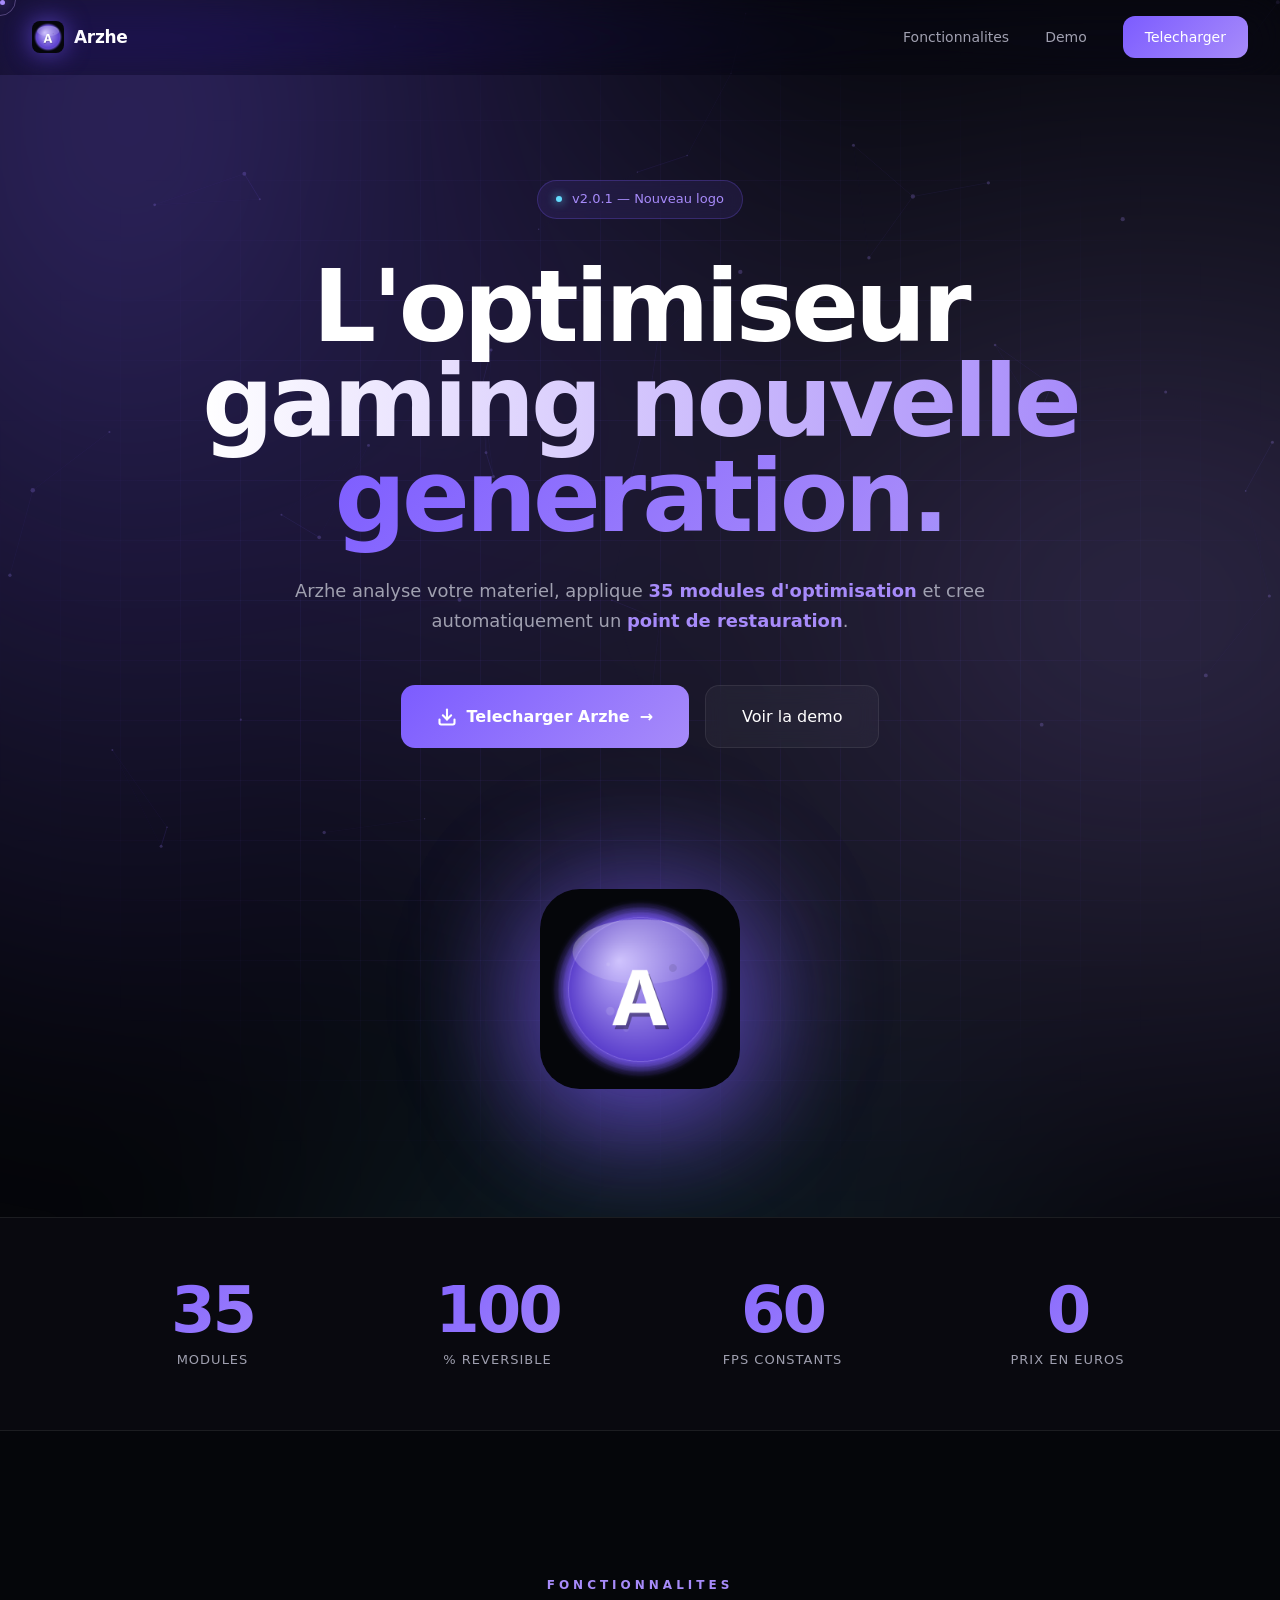
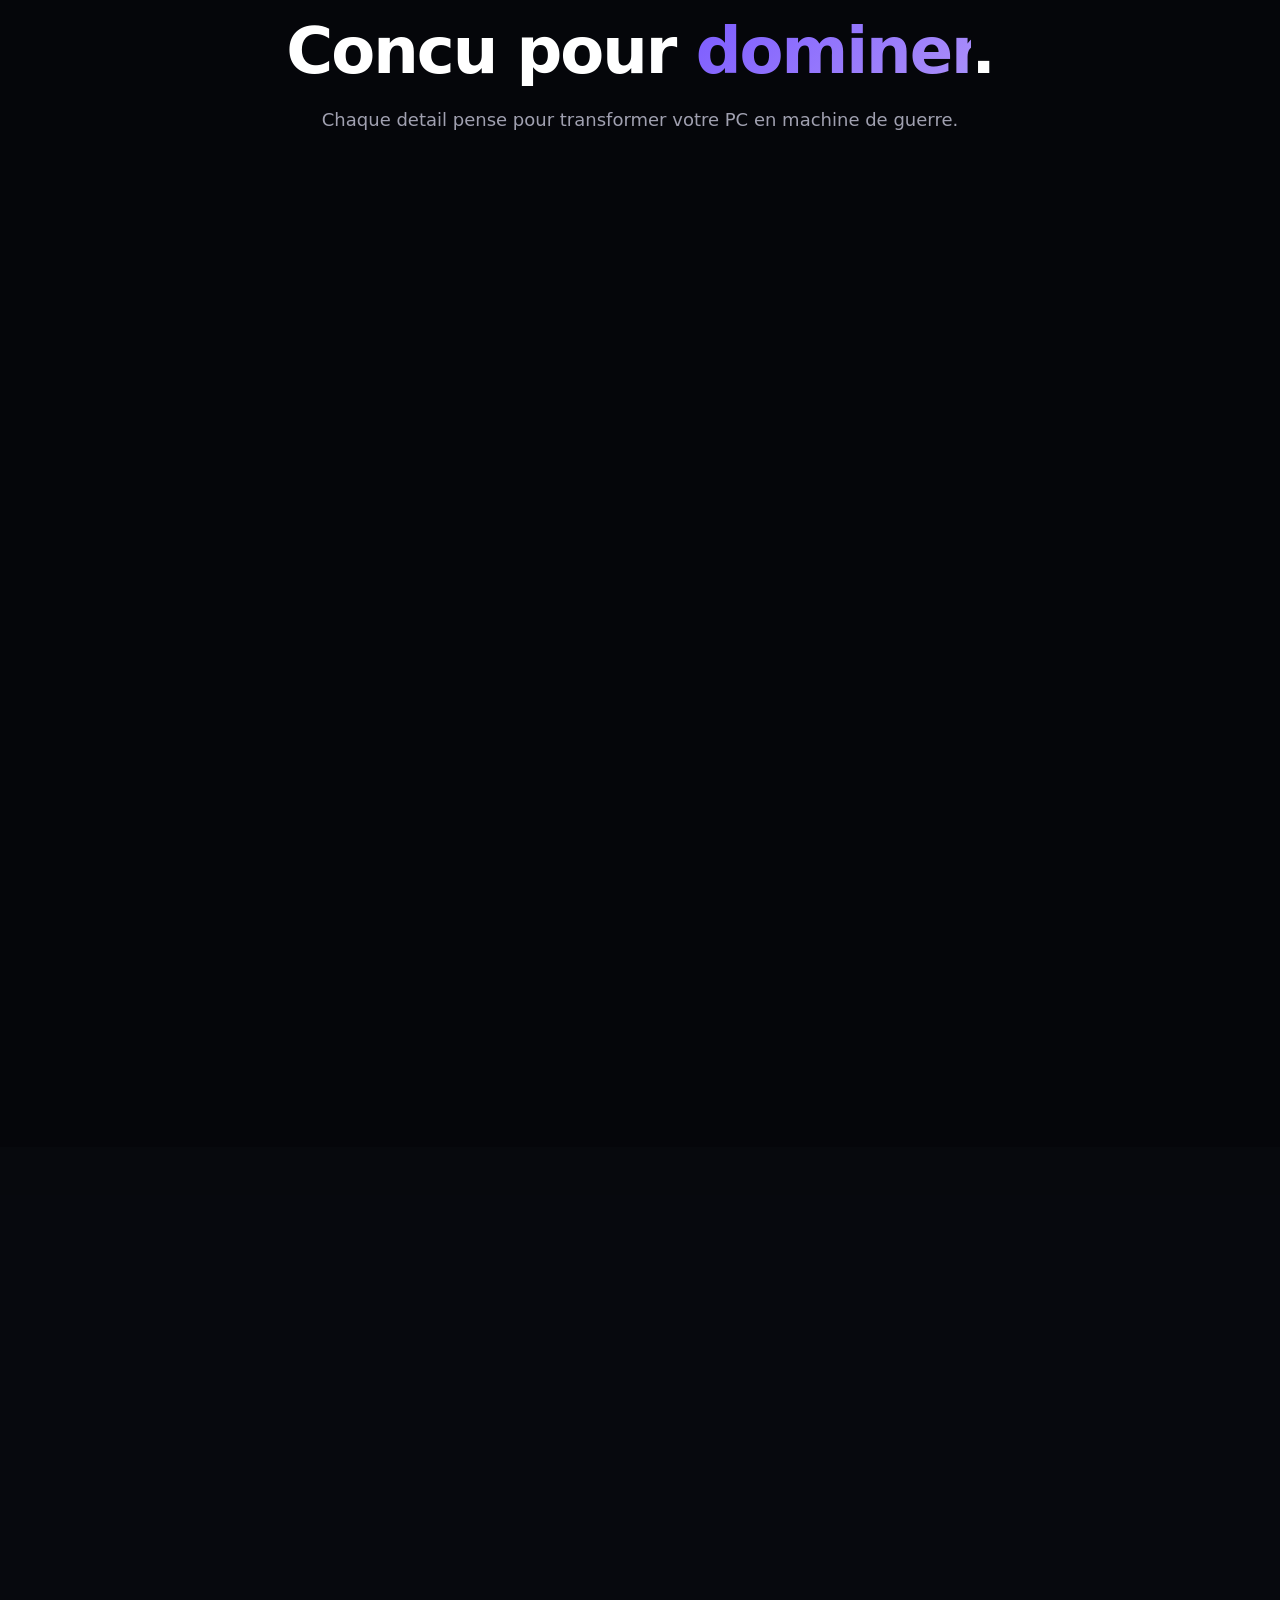
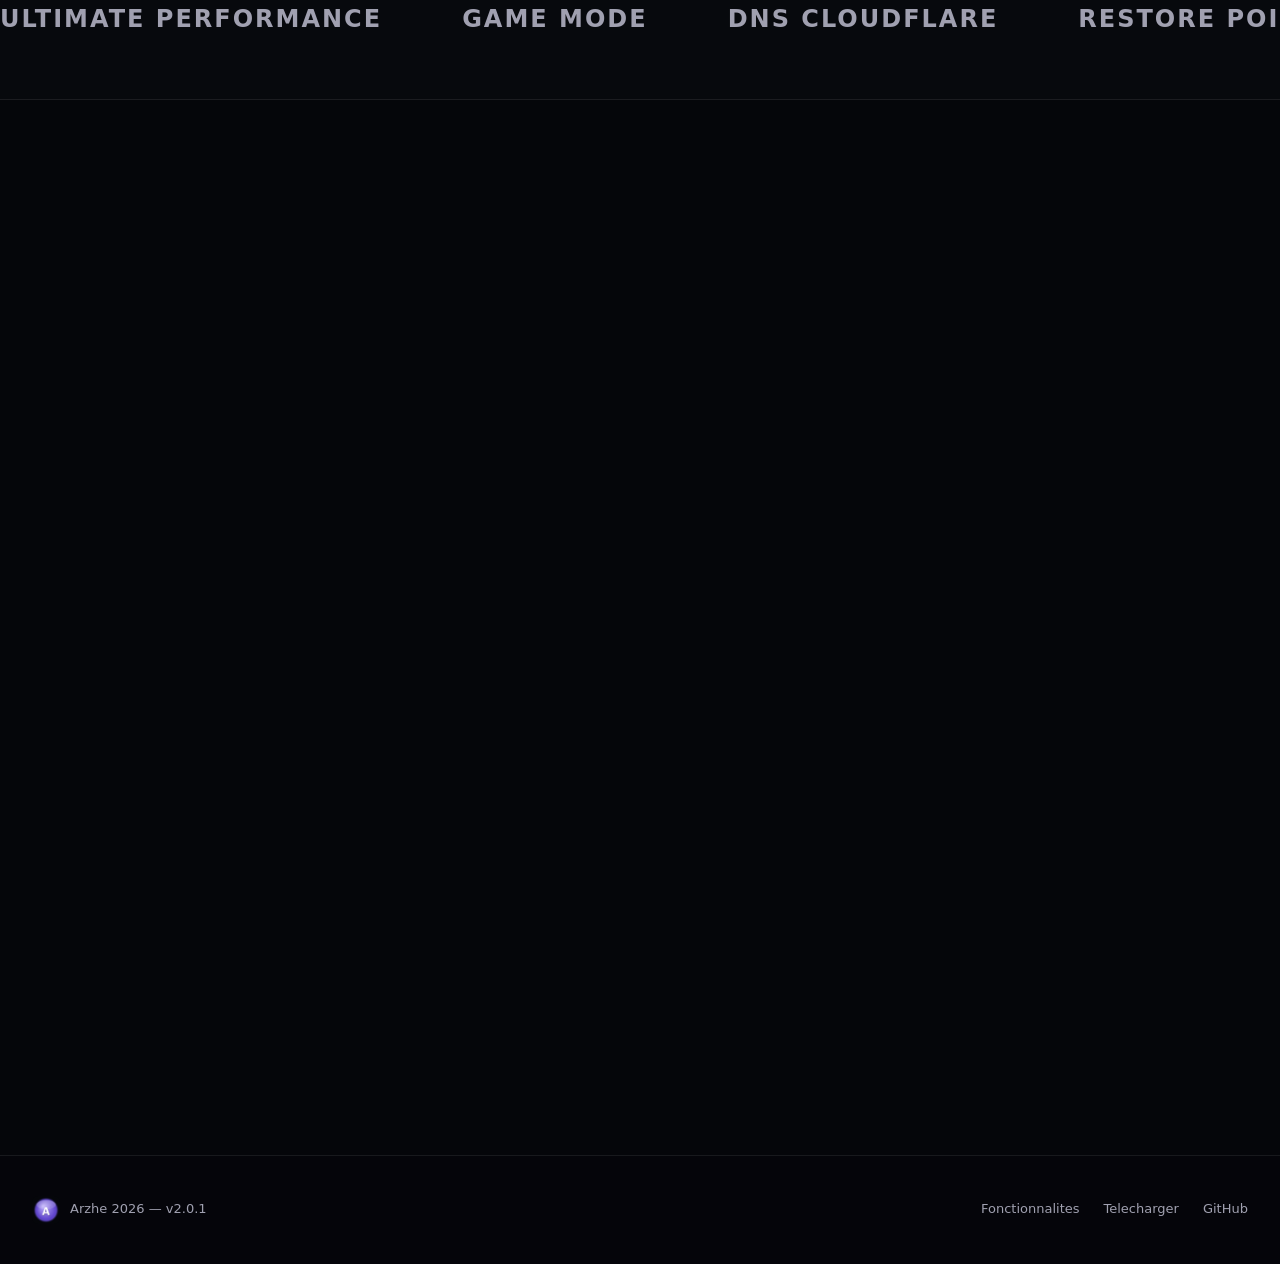
==== commit 2e227b82: "Site web v2.0.1 - Refonte ULTIME (design premium, animations, particules, effets)" ====
--- a/website/index.html
+++ b/website/index.html
@@ -1,26 +1,28 @@
-﻿<!DOCTYPE html>
+<!DOCTYPE html>
 <html lang="fr">
 <head>
 <meta charset="UTF-8">
 <meta name="viewport" content="width=device-width, initial-scale=1.0">
-<title>Arzhe — Optimiseur Gaming Premium</title>
-<meta name="description" content="Arzhe v2.0 — L'optimiseur gaming premium. 35 modules adaptatifs, design spectaculaire, zéro compromis.">
+<title>Arzhe — L'Optimiseur Gaming Premium</title>
+<meta name="description" content="Arzhe v2.0.1 — Optimiseur gaming nouvelle generation.">
 <link rel="icon" type="image/png" href="assets/logo.png">
 <link rel="stylesheet" href="style.css">
 </head>
 <body>
 
-<!-- Curseur custom -->
+<div class="splash" id="splash">
+  <div class="splash-inner">
+    <img src="assets/logo.png" alt="Arzhe" class="splash-logo">
+    <div class="splash-bar"><div class="splash-bar-fill"></div></div>
+    <div class="splash-text">Initialisation</div>
+  </div>
+</div>
+
 <div class="cursor" id="cursor"></div>
 <div class="cursor-dot" id="cursorDot"></div>
-
-<!-- Scroll progress -->
 <div class="scroll-progress" id="scrollProgress"></div>
-
-<!-- Canvas particules de fond -->
 <canvas class="bg-canvas" id="bgCanvas"></canvas>
 
-<!-- NAV -->
 <nav class="nav" id="nav">
   <div class="nav-inner">
     <a href="#" class="nav-logo">
@@ -28,182 +30,132 @@
       <span>Arzhe</span>
     </a>
     <div class="nav-links">
-      <a href="#features">Fonctionnalités</a>
-      <a href="#showcase">Aperçu</a>
-      <a href="#how">Comment ça marche</a>
-      <a href="#download" class="btn-nav">Télécharger</a>
+      <a href="#features">Fonctionnalites</a>
+      <a href="#showcase">Demo</a>
+      <a href="#download" class="btn-nav magnetic">Telecharger</a>
     </div>
   </div>
 </nav>
 
-<!-- HERO -->
 <header class="hero" id="hero">
   <div class="hero-aurora"></div>
-
-  <div class="hero-inner" data-parallax="0.3">
+  <div class="hero-grid"></div>
+  <div class="hero-inner">
     <div class="hero-badge reveal">
       <span class="badge-dot"></span>
-      v2.0.0 — Nouvelle version
-    </div>
-
+      <span>v2.0.1 — Nouveau logo</span>
+    </div>
     <h1 class="hero-title reveal">
-      L'optimiseur gaming<br>
-      <span class="hero-gradient" id="heroGradient">nouvelle génération.</span>
+      <span class="line">L'optimiseur</span>
+      <span class="line"><span class="shiny">gaming nouvelle</span></span>
+      <span class="line"><span class="hero-gradient">generation.</span></span>
     </h1>
-
     <p class="hero-subtitle reveal">
-      Arzhe analyse votre matériel, applique <strong>35 modules d'optimisation réversibles</strong>
-      et crée automatiquement un point de restauration.
+      Arzhe analyse votre materiel, applique <strong>35 modules d'optimisation</strong>
+      et cree automatiquement un <strong>point de restauration</strong>.
     </p>
-
     <div class="hero-cta reveal">
-      <a href="https://github.com/Arzhe-dev/Arzhe/releases/latest" class="btn-primary magnetic" target="_blank">
+      <a href="https://github.com/Arzhe-dev/Arzhe/releases/latest" class="btn-primary magnetic" target="_blank" data-ripple>
         <svg width="20" height="20" viewBox="0 0 24 24" fill="none" stroke="currentColor" stroke-width="2.5" stroke-linecap="round" stroke-linejoin="round">
           <path d="M21 15v4a2 2 0 0 1-2 2H5a2 2 0 0 1-2-2v-4"/>
           <polyline points="7 10 12 15 17 10"/>
           <line x1="12" y1="15" x2="12" y2="3"/>
         </svg>
-        Télécharger v2.0
+        <span>Telecharger Arzhe</span>
+        <span class="btn-arrow">→</span>
       </a>
-      <a href="#features" class="btn-secondary magnetic">Voir les fonctionnalités</a>
-    </div>
-
+      <a href="#showcase" class="btn-secondary magnetic">Voir la demo</a>
+    </div>
     <div class="hero-meta reveal">
-      <span>⚡ 100% gratuit</span>
-      <span>🪟 Windows 10 / 11</span>
-      <span>🔐 Réversible</span>
-      <span>🎨 Design premium</span>
-    </div>
-  </div>
-
-  <div class="hero-logo" data-parallax="0.15">
-    <img src="assets/logo.png" alt="Logo Arzhe" width="240" height="240">
+      <span>100% gratuit</span>
+      <span>Windows 10 / 11</span>
+      <span>Reversible</span>
+      <span>Design premium</span>
+    </div>
+  </div>
+  <div class="hero-logo reveal">
     <div class="hero-logo-glow"></div>
+    <img src="assets/logo.png" alt="Logo Arzhe" width="200" height="200">
   </div>
 </header>
 
-<!-- FEATURES -->
+<section class="trust-bar">
+  <div class="container">
+    <div class="trust-inner">
+      <div class="trust-item reveal"><div class="trust-number" data-count="35">0</div><div class="trust-label">Modules</div></div>
+      <div class="trust-item reveal"><div class="trust-number" data-count="100">0</div><div class="trust-label">% Reversible</div></div>
+      <div class="trust-item reveal"><div class="trust-number" data-count="60">0</div><div class="trust-label">FPS constants</div></div>
+      <div class="trust-item reveal"><div class="trust-number" data-count="0">0</div><div class="trust-label">Prix en euros</div></div>
+    </div>
+  </div>
+</section>
+
 <section id="features" class="section">
   <div class="container">
     <div class="section-header reveal">
-      <span class="section-tag">Fonctionnalités</span>
-      <h2>Tout ce qu'il faut pour<br><span class="hero-gradient">jouer sans compromis.</span></h2>
-      <p>Arzhe combine performance, sécurité et un design premium.</p>
-    </div>
-
+      <span class="section-tag">Fonctionnalites</span>
+      <h2>Concu pour <span class="hero-gradient">dominer</span>.</h2>
+      <p>Chaque detail pense pour transformer votre PC en machine de guerre.</p>
+    </div>
     <div class="features-grid">
-
-      <div class="feature-card reveal" data-tilt>
-        <div class="feature-icon">🎬</div>
-        <h3>Splash screen animé</h3>
-        <p>Logo Lune avec animations fluides au démarrage.</p>
-      </div>
-
-      <div class="feature-card reveal" data-tilt>
-        <div class="feature-icon">🌌</div>
-        <h3>Interface premium</h3>
-        <p>Aurores boréales, glassmorphism et particules animées.</p>
-      </div>
-
-      <div class="feature-card reveal" data-tilt>
-        <div class="feature-icon">🖥️</div>
-        <h3>Scan matériel visuel</h3>
-        <p>Détection CPU, GPU, RAM avec cartes élégantes.</p>
-      </div>
-
-      <div class="feature-card reveal" data-tilt>
-        <div class="feature-icon">🎛️</div>
-        <h3>35 modules intelligents</h3>
-        <p>Filtrés selon votre matériel. Presets intelligents.</p>
-      </div>
-
-      <div class="feature-card reveal" data-tilt>
-        <div class="feature-icon">🛡️</div>
-        <h3>Point de restauration</h3>
-        <p>Créé automatiquement avant chaque modification.</p>
-      </div>
-
-      <div class="feature-card reveal" data-tilt>
-        <div class="feature-icon">⚡</div>
-        <h3>Performance GPU</h3>
-        <p>WindowChrome, 60 FPS, -150 Mo de RAM.</p>
-      </div>
-
-      <div class="feature-card reveal" data-tilt>
-        <div class="feature-icon">📜</div>
-        <h3>Journal live coloré</h3>
-        <p>Suivi en temps réel de chaque optimisation.</p>
-      </div>
-
-      <div class="feature-card reveal" data-tilt>
-        <div class="feature-icon">🎉</div>
-        <h3>Confetti animés</h3>
-        <p>Célébrez votre PC optimisé avec style.</p>
-      </div>
-
-      <div class="feature-card reveal" data-tilt>
-        <div class="feature-icon">🌊</div>
-        <h3>Effet Ripple</h3>
-        <p>Boutons Material Design au clic.</p>
-      </div>
-
-    </div>
-  </div>
-</section>
-
-<!-- SHOWCASE (scroll animé) -->
+      <div class="feature-card reveal" data-tilt><div class="feature-card-glow"></div><div class="feature-icon">Splash</div><h3>Splash screen anime</h3><p>Logo premium avec animations fluides au demarrage.</p></div>
+      <div class="feature-card reveal" data-tilt><div class="feature-card-glow"></div><div class="feature-icon">Aurores</div><h3>Interface premium</h3><p>Aurores boreales, glassmorphism et particules.</p></div>
+      <div class="feature-card reveal" data-tilt><div class="feature-card-glow"></div><div class="feature-icon">Scan</div><h3>Scan materiel</h3><p>Detection CPU, GPU, RAM avec cartes elegantes.</p></div>
+      <div class="feature-card reveal" data-tilt><div class="feature-card-glow"></div><div class="feature-icon">35+</div><h3>35 modules</h3><p>Filtres selon votre materiel.</p></div>
+      <div class="feature-card reveal" data-tilt><div class="feature-card-glow"></div><div class="feature-icon">RESTORE</div><h3>Point de restauration</h3><p>Cree automatiquement avant chaque modification.</p></div>
+      <div class="feature-card reveal" data-tilt><div class="feature-card-glow"></div><div class="feature-icon">GPU</div><h3>Performance GPU</h3><p>Interface 60 FPS, ~150 Mo de RAM economises.</p></div>
+      <div class="feature-card reveal" data-tilt><div class="feature-card-glow"></div><div class="feature-icon">LOG</div><h3>Journal live</h3><p>Suivi colore en temps reel de chaque action.</p></div>
+      <div class="feature-card reveal" data-tilt><div class="feature-card-glow"></div><div class="feature-icon">PARTY</div><h3>Confetti</h3><p>Celebrez votre PC optimise avec style.</p></div>
+      <div class="feature-card reveal" data-tilt><div class="feature-card-glow"></div><div class="feature-icon">RIPPLE</div><h3>Effet Ripple</h3><p>Boutons Material Design au clic.</p></div>
+    </div>
+  </div>
+</section>
+
 <section id="showcase" class="section section-alt">
   <div class="container">
     <div class="section-header reveal">
-      <span class="section-tag">Aperçu</span>
-      <h2>Une interface <span class="hero-gradient">premium.</span></h2>
-      <p>Découvrez le nouveau design d'Arzhe v2.0.</p>
-    </div>
-
+      <span class="section-tag">Apercu</span>
+      <h2>Une experience <span class="hero-gradient">immersive.</span></h2>
+    </div>
     <div class="showcase-list">
-
       <div class="showcase-item reveal">
         <div class="showcase-text">
           <span class="showcase-number">01</span>
-          <h3>Splash screen animé</h3>
-          <p>Logo Lune avec halo lumineux et barre de chargement fluide au démarrage.</p>
-        </div>
-        <div class="showcase-mockup">
+          <h3>Splash screen</h3>
+          <p>Logo premium avec halo lumineux et barre de chargement fluide au demarrage.</p>
+        </div>
+        <div class="showcase-mockup" data-tilt>
           <div class="mockup-screen">
-            <img src="assets/logo.png" alt="Logo" width="60" height="60">
+            <img src="assets/logo.png" alt="Logo" width="80" height="80">
             <div class="mockup-title">Arzhe</div>
             <div class="mockup-bar-small"></div>
           </div>
         </div>
       </div>
-
       <div class="showcase-item reveal reverse">
         <div class="showcase-text">
           <span class="showcase-number">02</span>
-          <h3>Scan matériel intelligent</h3>
-          <p>Détection CPU, GPU, RAM, disque avec cartes animées et score de santé.</p>
-        </div>
-        <div class="showcase-mockup">
+          <h3>Scan intelligent</h3>
+          <p>Detection automatique de votre materiel avec cartes animees et score de sante.</p>
+        </div>
+        <div class="showcase-mockup" data-tilt>
           <div class="mockup-screen">
             <div class="mockup-row">
               <div class="mockup-chip">CPU</div>
               <div class="mockup-chip">GPU</div>
               <div class="mockup-chip">RAM</div>
             </div>
-            <div class="mockup-progress-bar">
-              <div class="mockup-progress-fill"></div>
-            </div>
+            <div class="mockup-progress-bar"><div class="mockup-progress-fill"></div></div>
           </div>
         </div>
       </div>
-
       <div class="showcase-item reveal">
         <div class="showcase-text">
           <span class="showcase-number">03</span>
-          <h3>Sélection intelligente</h3>
-          <p>35 modules filtrés selon votre matériel avec badges de risque et presets.</p>
-        </div>
-        <div class="showcase-mockup">
+          <h3>Selection intelligente</h3>
+          <p>35 modules filtres avec badges de risque colores et presets.</p>
+        </div>
+        <div class="showcase-mockup" data-tilt>
           <div class="mockup-screen">
             <div class="mockup-toggle-row">
               <div class="mockup-toggle on"></div>
@@ -213,85 +165,74 @@
           </div>
         </div>
       </div>
-
-    </div>
-  </div>
-</section>
-
-<!-- HOW -->
-<section id="how" class="section">
-  <div class="container">
-    <div class="section-header reveal">
-      <span class="section-tag">Comment ça marche</span>
-      <h2>Trois étapes.<br><span class="hero-gradient">Zéro risque.</span></h2>
-    </div>
-
-    <div class="steps-grid">
-
-      <div class="step-card reveal">
-        <div class="step-number">01</div>
-        <h3>Installe</h3>
-        <p>Téléchargez l'installeur (~100 Mo), lancez-le, autorisez l'UAC.</p>
-      </div>
-
-      <div class="step-card reveal">
-        <div class="step-number">02</div>
-        <h3>Choisis</h3>
-        <p>Sélectionnez les modules. Utilisez les presets pour aller plus vite.</p>
-      </div>
-
-      <div class="step-card reveal">
-        <div class="step-number">03</div>
-        <h3>Joue</h3>
-        <p>Point de restauration automatique + journal live de chaque action.</p>
-      </div>
-
-    </div>
-  </div>
-</section>
-
-<!-- DOWNLOAD -->
+    </div>
+  </div>
+</section>
+
+<section class="marquee-section">
+  <div class="marquee">
+    <div class="marquee-content">
+      <span>ULTIMATE PERFORMANCE</span>
+      <span>GAME MODE</span>
+      <span>DNS CLOUDFLARE</span>
+      <span>RESTORE POINT</span>
+      <span>TRIM NVME</span>
+      <span>RAW INPUT</span>
+      <span>PRIVACY</span>
+      <span>HAGS</span>
+      <span>NAGLE OFF</span>
+      <span>CLEAN TEMP</span>
+      <span>ULTIMATE PERFORMANCE</span>
+      <span>GAME MODE</span>
+      <span>DNS CLOUDFLARE</span>
+      <span>RESTORE POINT</span>
+      <span>TRIM NVME</span>
+      <span>RAW INPUT</span>
+      <span>PRIVACY</span>
+      <span>HAGS</span>
+      <span>NAGLE OFF</span>
+      <span>CLEAN TEMP</span>
+    </div>
+  </div>
+</section>
+
 <section id="download" class="section section-download">
   <div class="container">
     <div class="download-card reveal">
       <div class="download-glow"></div>
-      <img src="assets/logo.png" alt="Arzhe" width="100" height="100" class="download-logo">
-      <h2>Télécharge Arzhe v2.0</h2>
-      <p>Windows 10 / 11 · 64-bit · ~100 Mo · Gratuit</p>
-
-      <a href="https://github.com/Arzhe-dev/Arzhe/releases/latest" class="btn-primary btn-large magnetic" target="_blank">
+      <img src="assets/logo.png" alt="Arzhe" width="120" height="120" class="download-logo">
+      <h2>Pret a <span class="hero-gradient">booster</span> ton PC ?</h2>
+      <p>Windows 10 / 11 · 64-bit · ~75 Mo · Gratuit</p>
+      <a href="https://github.com/Arzhe-dev/Arzhe/releases/latest" class="btn-primary btn-large magnetic" target="_blank" data-ripple>
         <svg width="22" height="22" viewBox="0 0 24 24" fill="none" stroke="currentColor" stroke-width="2.5" stroke-linecap="round" stroke-linejoin="round">
           <path d="M21 15v4a2 2 0 0 1-2 2H5a2 2 0 0 1-2-2v-4"/>
           <polyline points="7 10 12 15 17 10"/>
           <line x1="12" y1="15" x2="12" y2="3"/>
         </svg>
-        Télécharger depuis GitHub
+        <span>Telecharger Arzhe v2.0.1</span>
       </a>
-
       <div class="download-note">
-        <strong>⚠️ Windows SmartScreen</strong><br>
+        <strong>Windows SmartScreen</strong><br>
         Windows peut afficher un avertissement.<br>
-        Cliquez sur <strong>« Informations complémentaires »</strong> → <strong>« Exécuter quand même »</strong>.
-      </div>
-
+        Cliquez sur <strong>Informations complementaires</strong> → <strong>Executer quand meme</strong>.
+      </div>
       <div class="download-alt">
-        <a href="https://github.com/Arzhe-dev/Arzhe" target="_blank">💻 Code source</a>
-        <a href="https://github.com/Arzhe-dev/Arzhe/releases" target="_blank">📦 Toutes les versions</a>
-      </div>
-    </div>
-  </div>
-</section>
-
-<!-- FOOTER -->
+        <a href="https://github.com/Arzhe-dev/Arzhe" target="_blank">Code source</a>
+        <a href="https://github.com/Arzhe-dev/Arzhe/releases" target="_blank">Toutes les versions</a>
+      </div>
+    </div>
+  </div>
+</section>
+
 <footer class="footer">
   <div class="container footer-inner">
     <div class="footer-left">
-      <img src="assets/logo.png" alt="Arzhe" width="24" height="24">
-      <span>Arzhe © 2026 — v2.0.0</span>
+      <img src="assets/logo.png" alt="Arzhe" width="28" height="28">
+      <span>Arzhe 2026 — v2.0.1</span>
     </div>
     <div class="footer-right">
-      <a href="#features">Fonctionnalités</a>
-      <a href="#download">Télécharger</a>
+      <a href="#features">Fonctionnalites</a>
+      <a href="#download">Telecharger</a>
       <a href="https://github.com/Arzhe-dev/Arzhe" target="_blank">GitHub</a>
     </div>
   </div>
--- a/website/style.css
+++ b/website/style.css
@@ -1,20 +1,21 @@
-﻿* { margin: 0; padding: 0; box-sizing: border-box; }
+* { margin: 0; padding: 0; box-sizing: border-box; }
 
 :root {
-  --bg: #0A0B0F;
-  --bg-2: #0F1117;
+  --bg: #05060A;
+  --bg-2: #0A0B0F;
   --text: #FFFFFF;
-  --text-dim: #B3B3C4;
+  --text-dim: #A0A0B0;
   --accent-1: #7C5CFF;
   --accent-2: #A78BFA;
   --cyan: #64DCFF;
   --border: rgba(255,255,255,0.08);
-  --card: rgba(255,255,255,0.035);
+  --card: rgba(255,255,255,0.03);
 }
 
 html { scroll-behavior: smooth; }
+
 body {
-  font-family: 'Segoe UI Variable', 'Segoe UI', system-ui, -apple-system, sans-serif;
+  font-family: -apple-system, 'Segoe UI Variable', 'Segoe UI', system-ui, sans-serif;
   background: var(--bg);
   color: var(--text);
   line-height: 1.6;
@@ -23,701 +24,185 @@
   -webkit-font-smoothing: antialiased;
 }
 
-/* ========== CURSEUR CUSTOM ========== */
-.cursor {
-  position: fixed; top: 0; left: 0;
-  width: 32px; height: 32px;
-  border: 1.5px solid rgba(167, 139, 250, 0.6);
-  border-radius: 50%;
-  pointer-events: none;
-  z-index: 9999;
-  transition: transform 0.15s ease-out, width 0.3s, height 0.3s, background 0.3s;
-  mix-blend-mode: difference;
-}
-.cursor-dot {
-  position: fixed; top: 0; left: 0;
-  width: 6px; height: 6px;
-  background: var(--accent-2);
-  border-radius: 50%;
-  pointer-events: none;
-  z-index: 10000;
-  box-shadow: 0 0 10px var(--accent-2);
-}
-.cursor.hover {
-  width: 60px; height: 60px;
-  background: rgba(124, 92, 255, 0.15);
-  border-color: var(--accent-1);
-}
-@media (max-width: 768px) {
-  .cursor, .cursor-dot { display: none; }
-  body { cursor: auto; }
-}
-
-/* ========== SCROLL PROGRESS ========== */
-.scroll-progress {
-  position: fixed; top: 0; left: 0;
-  height: 3px; width: 0%;
-  background: linear-gradient(90deg, var(--accent-1), var(--accent-2), var(--cyan));
-  z-index: 10001;
-  transition: width 0.1s ease-out;
-  box-shadow: 0 0 20px rgba(124, 92, 255, 0.8);
-}
-
-/* ========== CANVAS PARTICULES ========== */
-.bg-canvas {
-  position: fixed; top: 0; left: 0;
-  width: 100%; height: 100%;
-  pointer-events: none;
-  z-index: 0;
-  opacity: 0.6;
-}
-
-/* ========== NAV ========== */
-.nav {
-  position: fixed; top: 0; left: 0; right: 0; z-index: 100;
-  backdrop-filter: blur(20px);
-  background: rgba(10, 11, 15, 0.5);
-  border-bottom: 1px solid transparent;
-  transition: all 0.3s ease;
-}
-.nav.scrolled {
-  background: rgba(10, 11, 15, 0.85);
-  border-bottom-color: var(--border);
-}
-.nav-inner {
-  max-width: 1200px; margin: 0 auto; padding: 16px 32px;
-  display: flex; justify-content: space-between; align-items: center;
-}
-.nav-logo {
-  display: flex; align-items: center; gap: 10px;
-  text-decoration: none; color: var(--text); font-weight: 700; font-size: 18px;
-}
+/* SPLASH */
+.splash { position: fixed; inset: 0; background: var(--bg); z-index: 99999; display: flex; align-items: center; justify-content: center; transition: opacity 0.8s, visibility 0.8s; }
+.splash.hidden { opacity: 0; visibility: hidden; pointer-events: none; }
+.splash-inner { display: flex; flex-direction: column; align-items: center; gap: 24px; }
+.splash-logo { width: 100px; height: 100px; filter: drop-shadow(0 0 40px rgba(124,92,255,0.8)); animation: splashPulse 1.5s ease-in-out infinite; }
+@keyframes splashPulse { 0%, 100% { transform: scale(1); } 50% { transform: scale(1.08); } }
+.splash-bar { width: 200px; height: 3px; background: rgba(255,255,255,0.08); border-radius: 2px; overflow: hidden; }
+.splash-bar-fill { width: 0%; height: 100%; background: linear-gradient(90deg, var(--accent-1), var(--accent-2), var(--cyan)); border-radius: 2px; animation: splashLoad 1.4s ease-out forwards; }
+@keyframes splashLoad { to { width: 100%; } }
+.splash-text { font-size: 12px; color: var(--text-dim); letter-spacing: 3px; text-transform: uppercase; }
+
+/* CURSEURS */
+.cursor { position: fixed; top: 0; left: 0; width: 32px; height: 32px; border: 1.5px solid rgba(167, 139, 250, 0.5); border-radius: 50%; pointer-events: none; z-index: 9999; transition: width 0.3s, height 0.3s, background 0.3s, border-color 0.3s; mix-blend-mode: difference; }
+.cursor-dot { position: fixed; top: 0; left: 0; width: 5px; height: 5px; background: var(--accent-2); border-radius: 50%; pointer-events: none; z-index: 10000; box-shadow: 0 0 12px var(--accent-2); }
+.cursor.hover { width: 60px; height: 60px; background: rgba(124, 92, 255, 0.12); border-color: var(--accent-1); }
+@media (max-width: 768px) { .cursor, .cursor-dot { display: none; } body { cursor: auto; } }
+
+/* SCROLL PROGRESS */
+.scroll-progress { position: fixed; top: 0; left: 0; height: 3px; width: 0%; background: linear-gradient(90deg, var(--accent-1), var(--accent-2), var(--cyan)); z-index: 10001; box-shadow: 0 0 24px rgba(124, 92, 255, 0.8); transition: width 0.1s linear; }
+
+/* CANVAS */
+.bg-canvas { position: fixed; inset: 0; width: 100%; height: 100%; pointer-events: none; z-index: 0; opacity: 0.4; }
+
+/* NAV */
+.nav { position: fixed; top: 0; left: 0; right: 0; z-index: 100; backdrop-filter: blur(24px) saturate(180%); -webkit-backdrop-filter: blur(24px) saturate(180%); background: rgba(5, 6, 10, 0.4); border-bottom: 1px solid transparent; transition: all 0.4s cubic-bezier(0.16, 1, 0.3, 1); }
+.nav.scrolled { background: rgba(5, 6, 10, 0.85); border-bottom-color: var(--border); padding: 4px 0; }
+.nav-inner { max-width: 1280px; margin: 0 auto; padding: 16px 32px; display: flex; justify-content: space-between; align-items: center; }
+.nav-logo { display: flex; align-items: center; gap: 10px; text-decoration: none; color: var(--text); font-weight: 600; font-size: 17px; letter-spacing: -0.3px; }
 .nav-logo img { border-radius: 8px; filter: drop-shadow(0 0 12px rgba(124, 92, 255, 0.6)); }
-.nav-links { display: flex; align-items: center; gap: 32px; }
-.nav-links a {
-  color: var(--text-dim); text-decoration: none; font-size: 14px;
-  font-weight: 500; transition: color 0.2s;
-}
+.nav-links { display: flex; align-items: center; gap: 36px; }
+.nav-links a { color: var(--text-dim); text-decoration: none; font-size: 14px; font-weight: 500; transition: color 0.2s; position: relative; }
+.nav-links a:not(.btn-nav)::after { content: ''; position: absolute; bottom: -6px; left: 0; width: 0; height: 1.5px; background: var(--accent-2); transition: width 0.3s; }
 .nav-links a:hover { color: var(--text); }
-.btn-nav {
-  background: linear-gradient(135deg, var(--accent-1), var(--accent-2));
-  color: white !important; padding: 8px 18px; border-radius: 10px; font-weight: 600;
-  transition: transform 0.2s, box-shadow 0.2s;
-}
-.btn-nav:hover { transform: translateY(-1px); box-shadow: 0 8px 24px rgba(124, 92, 255, 0.5); }
-
-/* ========== HERO ========== */
-.hero {
-  position: relative;
-  padding: 160px 32px 100px;
-  min-height: 100vh;
-  display: flex;
-  align-items: center;
-  justify-content: center;
-  flex-direction: column;
-  overflow: hidden;
-}
-.hero-aurora {
-  position: absolute; inset: -50%;
-  background:
-    radial-gradient(ellipse 40% 60% at 30% 30%, rgba(124, 92, 255, 0.35), transparent 70%),
-    radial-gradient(ellipse 50% 40% at 70% 50%, rgba(167, 139, 250, 0.25), transparent 70%),
-    radial-gradient(ellipse 30% 50% at 50% 90%, rgba(100, 220, 255, 0.15), transparent 70%);
-  filter: blur(80px);
-  animation: aurora 20s ease-in-out infinite alternate;
-  pointer-events: none;
-}
-@keyframes aurora {
-  0% { transform: translate(0, 0) rotate(0deg) scale(1); }
-  100% { transform: translate(3%, -2%) rotate(2deg) scale(1.15); }
-}
-.hero-inner {
-  position: relative; z-index: 2;
-  max-width: 1200px; margin: 0 auto;
-  text-align: center;
-}
-
-.hero-badge {
-  display: inline-flex; align-items: center; gap: 8px;
-  padding: 6px 16px;
-  background: rgba(124, 92, 255, 0.12);
-  border: 1px solid rgba(124, 92, 255, 0.3);
-  border-radius: 100px;
-  font-size: 13px;
-  color: var(--accent-2);
-  margin-bottom: 32px;
-}
-.badge-dot {
-  width: 6px; height: 6px;
-  background: var(--cyan);
-  border-radius: 50%;
-  box-shadow: 0 0 10px var(--cyan);
-  animation: pulse-dot 2s ease-in-out infinite;
-}
-@keyframes pulse-dot {
-  0%, 100% { opacity: 1; transform: scale(1); }
-  50% { opacity: 0.6; transform: scale(1.3); }
-}
-
-.hero-title {
-  font-size: clamp(48px, 7vw, 96px);
-  font-weight: 800;
-  line-height: 1;
-  letter-spacing: -3px;
-  margin-bottom: 24px;
-  animation: fadeUp 1s ease-out;
-}
-.hero-gradient {
-  background: linear-gradient(135deg, #7C5CFF 0%, #A78BFA 30%, #64DCFF 60%, #7C5CFF 100%);
-  background-size: 300% 300%;
-  -webkit-background-clip: text;
-  -webkit-text-fill-color: transparent;
-  background-clip: text;
-  animation: gradientShift 8s ease-in-out infinite;
-}
-@keyframes gradientShift {
-  0%, 100% { background-position: 0% 50%; }
-  50% { background-position: 100% 50%; }
-}
-@keyframes fadeUp {
-  from { opacity: 0; transform: translateY(30px); }
-  to { opacity: 1; transform: translateY(0); }
-}
-
-.hero-subtitle {
-  font-size: clamp(16px, 1.3vw, 20px);
-  color: var(--text-dim);
-  max-width: 720px;
-  margin: 0 auto 40px;
-}
+.nav-links a:hover::after { width: 100%; }
+.btn-nav { background: linear-gradient(135deg, var(--accent-1), var(--accent-2)); color: white !important; padding: 10px 22px; border-radius: 12px; font-weight: 600; transition: transform 0.2s, box-shadow 0.2s; }
+.btn-nav:hover { transform: translateY(-2px); box-shadow: 0 12px 30px rgba(124, 92, 255, 0.5); }
+.btn-nav::after { display: none !important; }
+
+/* HERO */
+.hero { position: relative; padding: 180px 32px 120px; min-height: 100vh; display: flex; flex-direction: column; align-items: center; justify-content: center; overflow: hidden; }
+.hero-aurora { position: absolute; inset: -50%; background: radial-gradient(ellipse 40% 60% at 30% 30%, rgba(124,92,255,0.35), transparent 70%), radial-gradient(ellipse 50% 40% at 70% 50%, rgba(167,139,250,0.25), transparent 70%), radial-gradient(ellipse 30% 50% at 50% 90%, rgba(100,220,255,0.15), transparent 70%); filter: blur(80px); animation: aurora 20s ease-in-out infinite alternate; pointer-events: none; }
+@keyframes aurora { 0% { transform: translate(0,0) rotate(0deg) scale(1); } 100% { transform: translate(3%,-2%) rotate(2deg) scale(1.15); } }
+.hero-grid { position: absolute; inset: 0; background-image: linear-gradient(rgba(124,92,255,0.06) 1px, transparent 1px), linear-gradient(90deg, rgba(124,92,255,0.06) 1px, transparent 1px); background-size: 60px 60px; mask-image: radial-gradient(ellipse at center, black 40%, transparent 75%); -webkit-mask-image: radial-gradient(ellipse at center, black 40%, transparent 75%); pointer-events: none; transition: transform 0.3s ease-out; }
+.hero-inner { position: relative; z-index: 2; max-width: 1000px; margin: 0 auto; text-align: center; }
+.hero-badge { display: inline-flex; align-items: center; gap: 10px; padding: 8px 18px; background: rgba(124,92,255,0.1); border: 1px solid rgba(124,92,255,0.25); border-radius: 100px; font-size: 13px; color: var(--accent-2); margin-bottom: 40px; font-weight: 500; backdrop-filter: blur(10px); }
+.badge-dot { width: 6px; height: 6px; background: var(--cyan); border-radius: 50%; box-shadow: 0 0 10px var(--cyan); animation: pulseDot 2s ease-in-out infinite; }
+@keyframes pulseDot { 0%, 100% { opacity: 1; transform: scale(1); } 50% { opacity: 0.6; transform: scale(1.4); } }
+.hero-title { font-size: clamp(48px, 8vw, 100px); font-weight: 800; line-height: 0.95; letter-spacing: -4px; margin-bottom: 32px; }
+.hero-title .line { display: block; }
+.shiny { background: linear-gradient(90deg, #FFFFFF 0%, #A78BFA 50%, #FFFFFF 100%); background-size: 200% 100%; -webkit-background-clip: text; -webkit-text-fill-color: transparent; background-clip: text; animation: shinyText 3s ease-in-out infinite; }
+@keyframes shinyText { 0% { background-position: 0% 50%; } 50% { background-position: 100% 50%; } 100% { background-position: 0% 50%; } }
+.hero-gradient { background: linear-gradient(135deg, #7C5CFF 0%, #A78BFA 30%, #64DCFF 60%, #7C5CFF 100%); background-size: 300% 300%; -webkit-background-clip: text; -webkit-text-fill-color: transparent; background-clip: text; animation: gradientShift 8s ease-in-out infinite; }
+@keyframes gradientShift { 0%, 100% { background-position: 0% 50%; } 50% { background-position: 100% 50%; } }
+.hero-subtitle { font-size: clamp(16px, 1.4vw, 20px); color: var(--text-dim); max-width: 720px; margin: 0 auto 48px; line-height: 1.7; }
 .hero-subtitle strong { color: var(--accent-2); font-weight: 600; }
-
-.hero-cta {
-  display: flex;
-  gap: 16px;
-  justify-content: center;
-  flex-wrap: wrap;
-  margin-bottom: 32px;
-}
-
-.btn-primary {
-  display: inline-flex;
-  align-items: center;
-  gap: 10px;
-  padding: 18px 36px;
-  background: linear-gradient(135deg, var(--accent-1), var(--accent-2));
-  color: white;
-  text-decoration: none;
-  border-radius: 14px;
-  font-weight: 600;
-  font-size: 16px;
-  transition: transform 0.3s, box-shadow 0.3s;
-  position: relative;
-  overflow: hidden;
-  box-shadow: 0 0 0 rgba(124, 92, 255, 0);
-}
-.btn-primary::before {
-  content: '';
-  position: absolute;
-  top: 0; left: -100%;
-  width: 100%; height: 100%;
-  background: linear-gradient(90deg, transparent, rgba(255,255,255,0.2), transparent);
-  transition: left 0.6s;
-}
+.hero-cta { display: flex; gap: 16px; justify-content: center; flex-wrap: wrap; margin-bottom: 40px; }
+.btn-primary { display: inline-flex; align-items: center; gap: 10px; padding: 18px 36px; background: linear-gradient(135deg, var(--accent-1), var(--accent-2)); color: white; text-decoration: none; border-radius: 14px; font-weight: 600; font-size: 16px; transition: transform 0.3s, box-shadow 0.3s; position: relative; overflow: hidden; }
+.btn-primary::before { content: ''; position: absolute; top: 0; left: -100%; width: 100%; height: 100%; background: linear-gradient(90deg, transparent, rgba(255,255,255,0.25), transparent); transition: left 0.7s; }
 .btn-primary:hover::before { left: 100%; }
-.btn-primary:hover {
-  transform: translateY(-3px);
-  box-shadow: 0 25px 50px rgba(124, 92, 255, 0.55);
-}
+.btn-primary:hover { transform: translateY(-3px); box-shadow: 0 25px 50px rgba(124, 92, 255, 0.55); }
+.btn-primary .btn-arrow { transition: transform 0.3s; display: inline-block; }
+.btn-primary:hover .btn-arrow { transform: translateX(4px); }
 .btn-large { padding: 22px 44px; font-size: 18px; }
-
-.btn-secondary {
-  display: inline-flex; align-items: center; gap: 10px;
-  padding: 18px 36px;
-  background: rgba(255,255,255,0.05);
-  color: white;
-  text-decoration: none;
-  border-radius: 14px;
-  font-weight: 500;
-  font-size: 16px;
-  border: 1px solid var(--border);
-  transition: background 0.3s, transform 0.3s;
-}
-.btn-secondary:hover {
-  background: rgba(255,255,255,0.1);
-  transform: translateY(-3px);
-}
-
-.hero-meta {
-  display: flex;
-  gap: 28px;
-  justify-content: center;
-  flex-wrap: wrap;
-  font-size: 13px;
-  color: var(--text-dim);
-  margin-bottom: 80px;
-}
-
-.hero-logo {
-  position: relative;
-  z-index: 1;
-  display: flex;
-  justify-content: center;
-  animation: float 6s ease-in-out infinite;
-}
-.hero-logo img {
-  filter: drop-shadow(0 30px 60px rgba(124, 92, 255, 0.6));
-}
-.hero-logo-glow {
-  position: absolute;
-  inset: -100px;
-  background: radial-gradient(circle, rgba(124, 92, 255, 0.4) 0%, transparent 70%);
-  z-index: -1;
-  animation: pulseGlow 4s ease-in-out infinite;
-}
-@keyframes pulseGlow {
-  0%, 100% { transform: scale(1); opacity: 0.7; }
-  50% { transform: scale(1.15); opacity: 1; }
-}
-@keyframes float {
-  0%, 100% { transform: translateY(0); }
-  50% { transform: translateY(-20px); }
-}
-
-/* ========== REVEAL (scroll animation) ========== */
-.reveal {
-  opacity: 0;
-  transform: translateY(40px);
-  transition: opacity 1s cubic-bezier(0.16, 1, 0.3, 1), transform 1s cubic-bezier(0.16, 1, 0.3, 1);
-}
-.reveal.visible {
-  opacity: 1;
-  transform: translateY(0);
-}
-
-/* ========== SECTIONS ========== */
-.section {
-  padding: 140px 32px;
-  position: relative;
-  z-index: 1;
-}
-.section-alt { background: rgba(15, 17, 23, 0.5); }
-.container { max-width: 1200px; margin: 0 auto; }
+.btn-secondary { display: inline-flex; align-items: center; gap: 10px; padding: 18px 36px; background: rgba(255,255,255,0.04); color: white; text-decoration: none; border-radius: 14px; font-weight: 500; font-size: 16px; border: 1px solid var(--border); transition: background 0.3s, transform 0.3s; backdrop-filter: blur(10px); }
+.btn-secondary:hover { background: rgba(255,255,255,0.08); transform: translateY(-3px); }
+.hero-meta { display: flex; gap: 32px; justify-content: center; flex-wrap: wrap; font-size: 13px; color: var(--text-dim); margin-bottom: 60px; }
+.hero-logo { position: relative; z-index: 1; animation: float 6s ease-in-out infinite; margin-top: 20px; }
+.hero-logo img { filter: drop-shadow(0 30px 60px rgba(124, 92, 255, 0.6)); border-radius: 40px; }
+.hero-logo-glow { position: absolute; inset: -100px; background: radial-gradient(circle, rgba(124,92,255,0.4) 0%, transparent 70%); z-index: -1; animation: pulseGlow 4s ease-in-out infinite; filter: blur(40px); }
+@keyframes pulseGlow { 0%, 100% { transform: scale(1); opacity: 0.7; } 50% { transform: scale(1.2); opacity: 1; } }
+@keyframes float { 0%, 100% { transform: translateY(0); } 50% { transform: translateY(-24px); } }
+
+/* REVEAL */
+.reveal { opacity: 0; transform: translateY(40px); transition: opacity 1.2s cubic-bezier(0.16, 1, 0.3, 1), transform 1.2s cubic-bezier(0.16, 1, 0.3, 1); }
+.reveal.visible { opacity: 1; transform: translateY(0); }
+
+/* TRUST */
+.trust-bar { padding: 60px 32px; background: rgba(15,17,23,0.4); border-top: 1px solid var(--border); border-bottom: 1px solid var(--border); position: relative; z-index: 1; }
+.trust-inner { display: grid; grid-template-columns: repeat(auto-fit, minmax(180px, 1fr)); gap: 40px; max-width: 1100px; margin: 0 auto; }
+.trust-item { text-align: center; }
+.trust-number { font-size: 64px; font-weight: 800; line-height: 1; background: linear-gradient(135deg, var(--accent-1), var(--accent-2)); -webkit-background-clip: text; -webkit-text-fill-color: transparent; background-clip: text; margin-bottom: 8px; letter-spacing: -3px; }
+.trust-label { font-size: 13px; color: var(--text-dim); letter-spacing: 1px; text-transform: uppercase; }
+
+/* SECTIONS */
+.section { padding: 140px 32px; position: relative; z-index: 1; }
+.section-alt { background: rgba(15,17,23,0.3); }
+.container { max-width: 1280px; margin: 0 auto; }
 .section-header { text-align: center; margin-bottom: 80px; }
-.section-tag {
-  display: inline-block;
-  font-size: 12px; font-weight: 700;
-  letter-spacing: 3px; text-transform: uppercase;
-  color: var(--accent-2);
-  margin-bottom: 20px;
-}
-.section-header h2 {
-  font-size: clamp(36px, 5vw, 64px);
-  font-weight: 800;
-  line-height: 1.1;
-  letter-spacing: -2px;
-  margin-bottom: 20px;
-}
-.section-header p {
-  font-size: 18px;
-  color: var(--text-dim);
-  max-width: 640px;
-  margin: 0 auto;
-}
-
-/* ========== FEATURES ========== */
-.features-grid {
-  display: grid;
-  grid-template-columns: repeat(auto-fit, minmax(300px, 1fr));
-  gap: 24px;
-}
-.feature-card {
-  padding: 36px;
-  background: var(--card);
-  border: 1px solid var(--border);
-  border-radius: 24px;
-  transition: transform 0.4s cubic-bezier(0.16, 1, 0.3, 1),
-              border-color 0.4s,
-              box-shadow 0.4s,
-              background 0.4s;
-  position: relative;
-  overflow: hidden;
-  transform-style: preserve-3d;
-}
-.feature-card::before {
-  content: '';
-  position: absolute;
-  top: 0; left: 0; right: 0;
-  height: 1px;
-  background: linear-gradient(90deg, transparent, rgba(124, 92, 255, 0.5), transparent);
-  opacity: 0;
-  transition: opacity 0.4s;
-}
-.feature-card:hover {
-  transform: translateY(-8px);
-  border-color: rgba(124, 92, 255, 0.4);
-  box-shadow: 0 30px 60px rgba(124, 92, 255, 0.2);
-  background: rgba(124, 92, 255, 0.05);
-}
+.section-tag { display: inline-block; font-size: 12px; font-weight: 700; letter-spacing: 4px; text-transform: uppercase; color: var(--accent-2); margin-bottom: 20px; }
+.section-header h2 { font-size: clamp(36px, 5vw, 64px); font-weight: 800; line-height: 1.1; letter-spacing: -2px; margin-bottom: 20px; }
+.section-header p { font-size: 18px; color: var(--text-dim); max-width: 640px; margin: 0 auto; }
+
+/* FEATURES */
+.features-grid { display: grid; grid-template-columns: repeat(auto-fit, minmax(300px, 1fr)); gap: 24px; }
+.feature-card { padding: 36px; background: var(--card); border: 1px solid var(--border); border-radius: 24px; transition: transform 0.4s, border-color 0.4s, box-shadow 0.4s, background 0.4s; position: relative; overflow: hidden; transform-style: preserve-3d; }
+.feature-card-glow { position: absolute; inset: 0; background: radial-gradient(circle at var(--mx, 50%) var(--my, 50%), rgba(124,92,255,0.15), transparent 60%); opacity: 0; transition: opacity 0.4s; pointer-events: none; }
+.feature-card:hover .feature-card-glow { opacity: 1; }
+.feature-card::before { content: ''; position: absolute; top: 0; left: 0; right: 0; height: 1px; background: linear-gradient(90deg, transparent, rgba(124,92,255,0.5), transparent); opacity: 0; transition: opacity 0.4s; }
+.feature-card:hover { transform: translateY(-8px); border-color: rgba(124,92,255,0.4); box-shadow: 0 30px 60px rgba(124,92,255,0.2); background: rgba(124,92,255,0.05); }
 .feature-card:hover::before { opacity: 1; }
-.feature-icon {
-  font-size: 42px;
-  margin-bottom: 24px;
-  display: block;
-  transition: transform 0.4s;
-}
-.feature-card:hover .feature-icon {
-  transform: scale(1.15) rotate(-5deg);
-}
-.feature-card h3 {
-  font-size: 20px;
-  font-weight: 700;
-  margin-bottom: 12px;
-}
-.feature-card p {
-  color: var(--text-dim);
-  font-size: 15px;
-  line-height: 1.6;
-}
-
-/* ========== SHOWCASE (scroll animé) ========== */
-.showcase-list {
-  display: flex;
-  flex-direction: column;
-  gap: 120px;
-}
-.showcase-item {
-  display: grid;
-  grid-template-columns: 1fr 1fr;
-  gap: 80px;
-  align-items: center;
-}
-.showcase-item.reverse {
-  direction: rtl;
-}
-.showcase-item.reverse > * {
-  direction: ltr;
-}
-.showcase-text { max-width: 500px; }
-.showcase-number {
-  display: inline-block;
-  font-size: 14px;
-  font-weight: 700;
-  color: var(--accent-2);
-  letter-spacing: 3px;
-  margin-bottom: 16px;
-}
-.showcase-text h3 {
-  font-size: clamp(28px, 3vw, 40px);
-  font-weight: 800;
-  letter-spacing: -1px;
-  margin-bottom: 16px;
-}
-.showcase-text p {
-  font-size: 17px;
-  color: var(--text-dim);
-  line-height: 1.7;
-}
-.showcase-mockup {
-  position: relative;
-  aspect-ratio: 4/3;
-  background: linear-gradient(135deg, rgba(124, 92, 255, 0.15), rgba(10, 11, 15, 0.6));
-  border: 1px solid var(--border);
-  border-radius: 24px;
-  padding: 40px;
-  display: flex;
-  align-items: center;
-  justify-content: center;
-  box-shadow: 0 40px 80px rgba(0, 0, 0, 0.5),
-              0 0 100px rgba(124, 92, 255, 0.15);
-  transition: transform 0.5s, box-shadow 0.5s;
-  overflow: hidden;
-}
-.showcase-mockup::before {
-  content: '';
-  position: absolute;
-  inset: -50%;
-  background: radial-gradient(circle at center, rgba(124, 92, 255, 0.3) 0%, transparent 60%);
-  animation: rotate 20s linear infinite;
-  pointer-events: none;
-}
-@keyframes rotate {
-  from { transform: rotate(0deg); }
-  to { transform: rotate(360deg); }
-}
-.showcase-mockup:hover {
-  transform: scale(1.03);
-  box-shadow: 0 50px 100px rgba(0, 0, 0, 0.6),
-              0 0 140px rgba(124, 92, 255, 0.3);
-}
-.mockup-screen {
-  position: relative;
-  z-index: 1;
-  width: 100%;
-  height: 100%;
-  background: rgba(10, 11, 15, 0.8);
-  border-radius: 16px;
-  display: flex;
-  flex-direction: column;
-  align-items: center;
-  justify-content: center;
-  gap: 16px;
-  padding: 24px;
-}
-.mockup-title {
-  font-size: 32px;
-  font-weight: 800;
-  background: linear-gradient(135deg, var(--accent-1), var(--accent-2));
-  -webkit-background-clip: text;
-  -webkit-text-fill-color: transparent;
-  background-clip: text;
-}
-.mockup-bar-small {
-  width: 120px; height: 4px;
-  background: rgba(255,255,255,0.1);
-  border-radius: 2px;
-  overflow: hidden;
-}
-.mockup-bar-small::after {
-  content: '';
-  display: block;
-  width: 60%; height: 100%;
-  background: linear-gradient(90deg, var(--accent-1), var(--accent-2));
-  border-radius: 2px;
-  animation: loadBar 2s ease-in-out infinite;
-}
-@keyframes loadBar {
-  0%, 100% { transform: translateX(0); }
-  50% { transform: translateX(40%); }
-}
-.mockup-row {
-  display: flex;
-  gap: 12px;
-  width: 100%;
-  justify-content: center;
-}
-.mockup-chip {
-  flex: 1;
-  max-width: 90px;
-  padding: 14px 10px;
-  background: rgba(124, 92, 255, 0.15);
-  border: 1px solid rgba(124, 92, 255, 0.3);
-  border-radius: 10px;
-  font-size: 11px;
-  font-weight: 700;
-  color: var(--accent-2);
-  text-align: center;
-  letter-spacing: 1px;
-}
-.mockup-progress-bar {
-  width: 100%;
-  height: 6px;
-  background: rgba(255, 255, 255, 0.1);
-  border-radius: 3px;
-  overflow: hidden;
-}
-.mockup-progress-fill {
-  width: 75%;
-  height: 100%;
-  background: linear-gradient(90deg, var(--accent-1), var(--accent-2));
-  border-radius: 3px;
-  animation: loadBarProgress 3s ease-in-out infinite;
-}
-@keyframes loadBarProgress {
-  0% { width: 0%; }
-  50% { width: 75%; }
-  100% { width: 100%; }
-}
-.mockup-toggle-row {
-  display: flex;
-  flex-direction: column;
-  gap: 16px;
-  width: 100%;
-}
-.mockup-toggle {
-  height: 26px;
-  background: rgba(255,255,255,0.06);
-  border-radius: 13px;
-  position: relative;
-}
-.mockup-toggle::before {
-  content: '';
-  position: absolute;
-  top: 3px; left: 3px;
-  width: 20px; height: 20px;
-  background: rgba(255,255,255,0.3);
-  border-radius: 50%;
-  transition: left 0.3s;
-}
+.feature-icon { font-size: 20px; font-weight: 800; padding: 12px 18px; display: inline-block; background: linear-gradient(135deg, rgba(124,92,255,0.2), rgba(167,139,250,0.1)); border: 1px solid rgba(124,92,255,0.3); border-radius: 14px; color: var(--accent-2); margin-bottom: 24px; transition: transform 0.4s; letter-spacing: 1px; }
+.feature-card:hover .feature-icon { transform: scale(1.08) rotate(-3deg); }
+.feature-card h3 { font-size: 20px; font-weight: 700; margin-bottom: 12px; }
+.feature-card p { color: var(--text-dim); font-size: 15px; line-height: 1.6; }
+
+/* SHOWCASE */
+.showcase-list { display: flex; flex-direction: column; gap: 120px; }
+.showcase-item { display: grid; grid-template-columns: 1fr 1fr; gap: 80px; align-items: center; }
+.showcase-item.reverse { direction: rtl; }
+.showcase-item.reverse > * { direction: ltr; }
+.showcase-text h3 { font-size: clamp(28px, 3vw, 40px); font-weight: 800; letter-spacing: -1px; margin-bottom: 16px; }
+.showcase-text p { font-size: 17px; color: var(--text-dim); line-height: 1.7; }
+.showcase-number { display: inline-block; font-size: 14px; font-weight: 700; color: var(--accent-2); letter-spacing: 3px; margin-bottom: 16px; }
+.showcase-mockup { position: relative; aspect-ratio: 4/3; background: linear-gradient(135deg, rgba(124,92,255,0.15), rgba(10,11,15,0.6)); border: 1px solid var(--border); border-radius: 24px; padding: 40px; display: flex; align-items: center; justify-content: center; box-shadow: 0 40px 80px rgba(0,0,0,0.5); transition: transform 0.5s, box-shadow 0.5s; overflow: hidden; }
+.showcase-mockup::before { content: ''; position: absolute; inset: -50%; background: radial-gradient(circle at center, rgba(124,92,255,0.3) 0%, transparent 60%); animation: rotate 20s linear infinite; }
+@keyframes rotate { from { transform: rotate(0deg); } to { transform: rotate(360deg); } }
+.showcase-mockup:hover { transform: scale(1.03); box-shadow: 0 50px 100px rgba(0,0,0,0.6), 0 0 140px rgba(124,92,255,0.3); }
+.mockup-screen { position: relative; z-index: 1; width: 100%; height: 100%; background: rgba(10,11,15,0.8); border-radius: 16px; display: flex; flex-direction: column; align-items: center; justify-content: center; gap: 16px; padding: 24px; }
+.mockup-title { font-size: 32px; font-weight: 800; background: linear-gradient(135deg, var(--accent-1), var(--accent-2)); -webkit-background-clip: text; -webkit-text-fill-color: transparent; background-clip: text; }
+.mockup-bar-small { width: 120px; height: 4px; background: rgba(255,255,255,0.1); border-radius: 2px; overflow: hidden; }
+.mockup-bar-small::after { content: ''; display: block; width: 60%; height: 100%; background: linear-gradient(90deg, var(--accent-1), var(--accent-2)); border-radius: 2px; animation: loadBar 2s ease-in-out infinite; }
+@keyframes loadBar { 0%, 100% { transform: translateX(0); } 50% { transform: translateX(40%); } }
+.mockup-row { display: flex; gap: 12px; width: 100%; justify-content: center; }
+.mockup-chip { flex: 1; max-width: 90px; padding: 14px 10px; background: rgba(124,92,255,0.15); border: 1px solid rgba(124,92,255,0.3); border-radius: 10px; font-size: 11px; font-weight: 700; color: var(--accent-2); text-align: center; letter-spacing: 1px; }
+.mockup-progress-bar { width: 100%; height: 6px; background: rgba(255,255,255,0.1); border-radius: 3px; overflow: hidden; }
+.mockup-progress-fill { width: 75%; height: 100%; background: linear-gradient(90deg, var(--accent-1), var(--accent-2)); border-radius: 3px; animation: loadBarProgress 3s ease-in-out infinite; }
+@keyframes loadBarProgress { 0% { width: 0%; } 50% { width: 75%; } 100% { width: 100%; } }
+.mockup-toggle-row { display: flex; flex-direction: column; gap: 16px; width: 100%; }
+.mockup-toggle { height: 26px; background: rgba(255,255,255,0.06); border-radius: 13px; position: relative; }
+.mockup-toggle::before { content: ''; position: absolute; top: 3px; left: 3px; width: 20px; height: 20px; background: rgba(255,255,255,0.3); border-radius: 50%; transition: left 0.3s; }
 .mockup-toggle.on { background: linear-gradient(135deg, var(--accent-1), var(--accent-2)); }
-.mockup-toggle.on::before {
-  left: calc(100% - 23px);
-  background: white;
-  box-shadow: 0 0 12px rgba(255,255,255,0.6);
-}
-
-/* ========== STEPS ========== */
-.steps-grid {
-  display: grid;
-  grid-template-columns: repeat(auto-fit, minmax(280px, 1fr));
-  gap: 32px;
-}
-.step-card {
-  padding: 44px 36px;
-  background: var(--card);
-  border: 1px solid var(--border);
-  border-radius: 24px;
-  transition: transform 0.4s, border-color 0.4s;
-}
-.step-card:hover {
-  transform: translateY(-6px);
-  border-color: rgba(124, 92, 255, 0.3);
-}
-.step-number {
-  font-size: 72px;
-  font-weight: 900;
-  line-height: 1;
-  background: linear-gradient(135deg, var(--accent-1), var(--accent-2));
-  -webkit-background-clip: text;
-  -webkit-text-fill-color: transparent;
-  background-clip: text;
-  margin-bottom: 24px;
-  opacity: 0.85;
-}
-.step-card h3 {
-  font-size: 22px;
-  font-weight: 700;
-  margin-bottom: 12px;
-}
-.step-card p {
-  color: var(--text-dim);
-  font-size: 15px;
-  line-height: 1.6;
-}
-
-/* ========== DOWNLOAD ========== */
+.mockup-toggle.on::before { left: calc(100% - 23px); background: white; box-shadow: 0 0 12px rgba(255,255,255,0.6); }
+
+/* MARQUEE */
+.marquee-section { padding: 60px 0; overflow: hidden; position: relative; z-index: 1; border-top: 1px solid var(--border); border-bottom: 1px solid var(--border); background: rgba(15,17,23,0.3); }
+.marquee { display: flex; overflow: hidden; }
+.marquee-content { display: flex; gap: 80px; animation: scroll 40s linear infinite; white-space: nowrap; }
+.marquee-content span { font-size: 24px; font-weight: 700; color: var(--text-dim); letter-spacing: 2px; transition: color 0.3s; }
+.marquee-content span:hover { color: var(--accent-2); }
+@keyframes scroll { from { transform: translateX(0); } to { transform: translateX(-50%); } }
+
+/* DOWNLOAD */
 .section-download { padding: 120px 32px; }
-.download-card {
-  text-align: center;
-  padding: 100px 48px;
-  background:
-    radial-gradient(ellipse at center, rgba(124, 92, 255, 0.25), transparent 70%),
-    rgba(255,255,255,0.03);
-  border: 1px solid rgba(124, 92, 255, 0.3);
-  border-radius: 40px;
-  box-shadow: 0 50px 100px rgba(124, 92, 255, 0.2);
-  position: relative;
-  overflow: hidden;
-}
-.download-glow {
-  position: absolute;
-  inset: -50%;
-  background: radial-gradient(circle, rgba(124, 92, 255, 0.4) 0%, transparent 50%);
-  animation: rotate 30s linear infinite;
-  pointer-events: none;
-}
-.download-logo {
-  position: relative;
-  z-index: 1;
-  margin-bottom: 24px;
-  filter: drop-shadow(0 0 50px rgba(124, 92, 255, 0.8));
-  animation: float 6s ease-in-out infinite;
-}
-.download-card h2 {
-  position: relative;
-  z-index: 1;
-  font-size: clamp(32px, 4vw, 52px);
-  font-weight: 800;
-  margin-bottom: 16px;
-  letter-spacing: -1px;
-}
-.download-card > p {
-  position: relative;
-  z-index: 1;
-  color: var(--text-dim);
-  margin-bottom: 40px;
-  font-size: 16px;
-}
+.download-card { text-align: center; padding: 100px 48px; background: radial-gradient(ellipse at center, rgba(124,92,255,0.25), transparent 70%), rgba(255,255,255,0.03); border: 1px solid rgba(124,92,255,0.3); border-radius: 40px; box-shadow: 0 50px 100px rgba(124,92,255,0.2); position: relative; overflow: hidden; }
+.download-glow { position: absolute; inset: -50%; background: radial-gradient(circle, rgba(124,92,255,0.4) 0%, transparent 50%); animation: rotate 30s linear infinite; pointer-events: none; }
+.download-logo { position: relative; z-index: 1; margin-bottom: 24px; filter: drop-shadow(0 0 50px rgba(124,92,255,0.8)); animation: float 6s ease-in-out infinite; border-radius: 30px; }
+.download-card h2 { position: relative; z-index: 1; font-size: clamp(32px, 4vw, 52px); font-weight: 800; margin-bottom: 16px; letter-spacing: -1px; }
+.download-card > p { position: relative; z-index: 1; color: var(--text-dim); margin-bottom: 40px; font-size: 16px; }
 .download-card .btn-primary { position: relative; z-index: 1; }
-.download-note {
-  position: relative;
-  z-index: 1;
-  max-width: 500px;
-  margin: 36px auto 0;
-  padding: 18px 24px;
-  background: rgba(255, 200, 100, 0.08);
-  border: 1px solid rgba(255, 200, 100, 0.25);
-  border-radius: 14px;
-  font-size: 13px;
-  color: rgba(255, 220, 150, 0.9);
-  text-align: left;
-  line-height: 1.7;
-}
+.download-note { position: relative; z-index: 1; max-width: 500px; margin: 36px auto 0; padding: 18px 24px; background: rgba(255,200,100,0.08); border: 1px solid rgba(255,200,100,0.25); border-radius: 14px; font-size: 13px; color: rgba(255,220,150,0.9); text-align: left; line-height: 1.7; }
 .download-note strong { color: #FFD890; }
-.download-alt {
-  position: relative;
-  z-index: 1;
-  display: flex;
-  gap: 32px;
-  justify-content: center;
-  margin-top: 40px;
-  flex-wrap: wrap;
-}
-.download-alt a {
-  color: var(--text-dim);
-  text-decoration: none;
-  font-size: 14px;
-  transition: color 0.2s;
-}
+.download-alt { position: relative; z-index: 1; display: flex; gap: 32px; justify-content: center; margin-top: 40px; flex-wrap: wrap; }
+.download-alt a { color: var(--text-dim); text-decoration: none; font-size: 14px; transition: color 0.2s; }
 .download-alt a:hover { color: var(--accent-2); }
 
-/* ========== FOOTER ========== */
-.footer {
-  border-top: 1px solid var(--border);
-  padding: 32px;
-  background: rgba(10, 11, 15, 0.6);
-  position: relative;
-  z-index: 1;
-}
-.footer-inner {
-  display: flex;
-  justify-content: space-between;
-  align-items: center;
-  flex-wrap: wrap;
-  gap: 16px;
-}
-.footer-left {
-  display: flex;
-  align-items: center;
-  gap: 10px;
-  color: var(--text-dim);
-  font-size: 13px;
-}
+/* FOOTER */
+.footer { border-top: 1px solid var(--border); padding: 40px 32px; background: rgba(5,6,10,0.6); position: relative; z-index: 1; }
+.footer-inner { display: flex; justify-content: space-between; align-items: center; flex-wrap: wrap; gap: 16px; }
+.footer-left { display: flex; align-items: center; gap: 10px; color: var(--text-dim); font-size: 13px; }
 .footer-left img { border-radius: 6px; }
 .footer-right { display: flex; gap: 24px; }
-.footer-right a {
-  color: var(--text-dim);
-  text-decoration: none;
-  font-size: 13px;
-  transition: color 0.2s;
-}
+.footer-right a { color: var(--text-dim); text-decoration: none; font-size: 13px; transition: color 0.2s; }
 .footer-right a:hover { color: var(--text); }
 
-/* ========== RESPONSIVE ========== */
+/* RESPONSIVE */
 @media (max-width: 900px) {
-  .showcase-item {
-    grid-template-columns: 1fr;
-    gap: 40px;
-  }
+  .showcase-item { grid-template-columns: 1fr; gap: 40px; }
   .showcase-item.reverse { direction: ltr; }
 }
 @media (max-width: 768px) {
-  .nav-links { display: none; }
+  .nav-links a:not(.btn-nav) { display: none; }
   .hero { padding: 120px 20px 60px; }
   .hero-title { font-size: 44px; letter-spacing: -1.5px; }
   .hero-cta { flex-direction: column; align-items: stretch; }
+  .btn-primary, .btn-secondary { justify-content: center; }
   .section { padding: 80px 20px; }
   .section-header { margin-bottom: 48px; }
   .download-card { padding: 60px 24px; }
   .showcase-list { gap: 80px; }
+  .trust-number { font-size: 44px; }
+  .marquee-content span { font-size: 18px; }
 }
